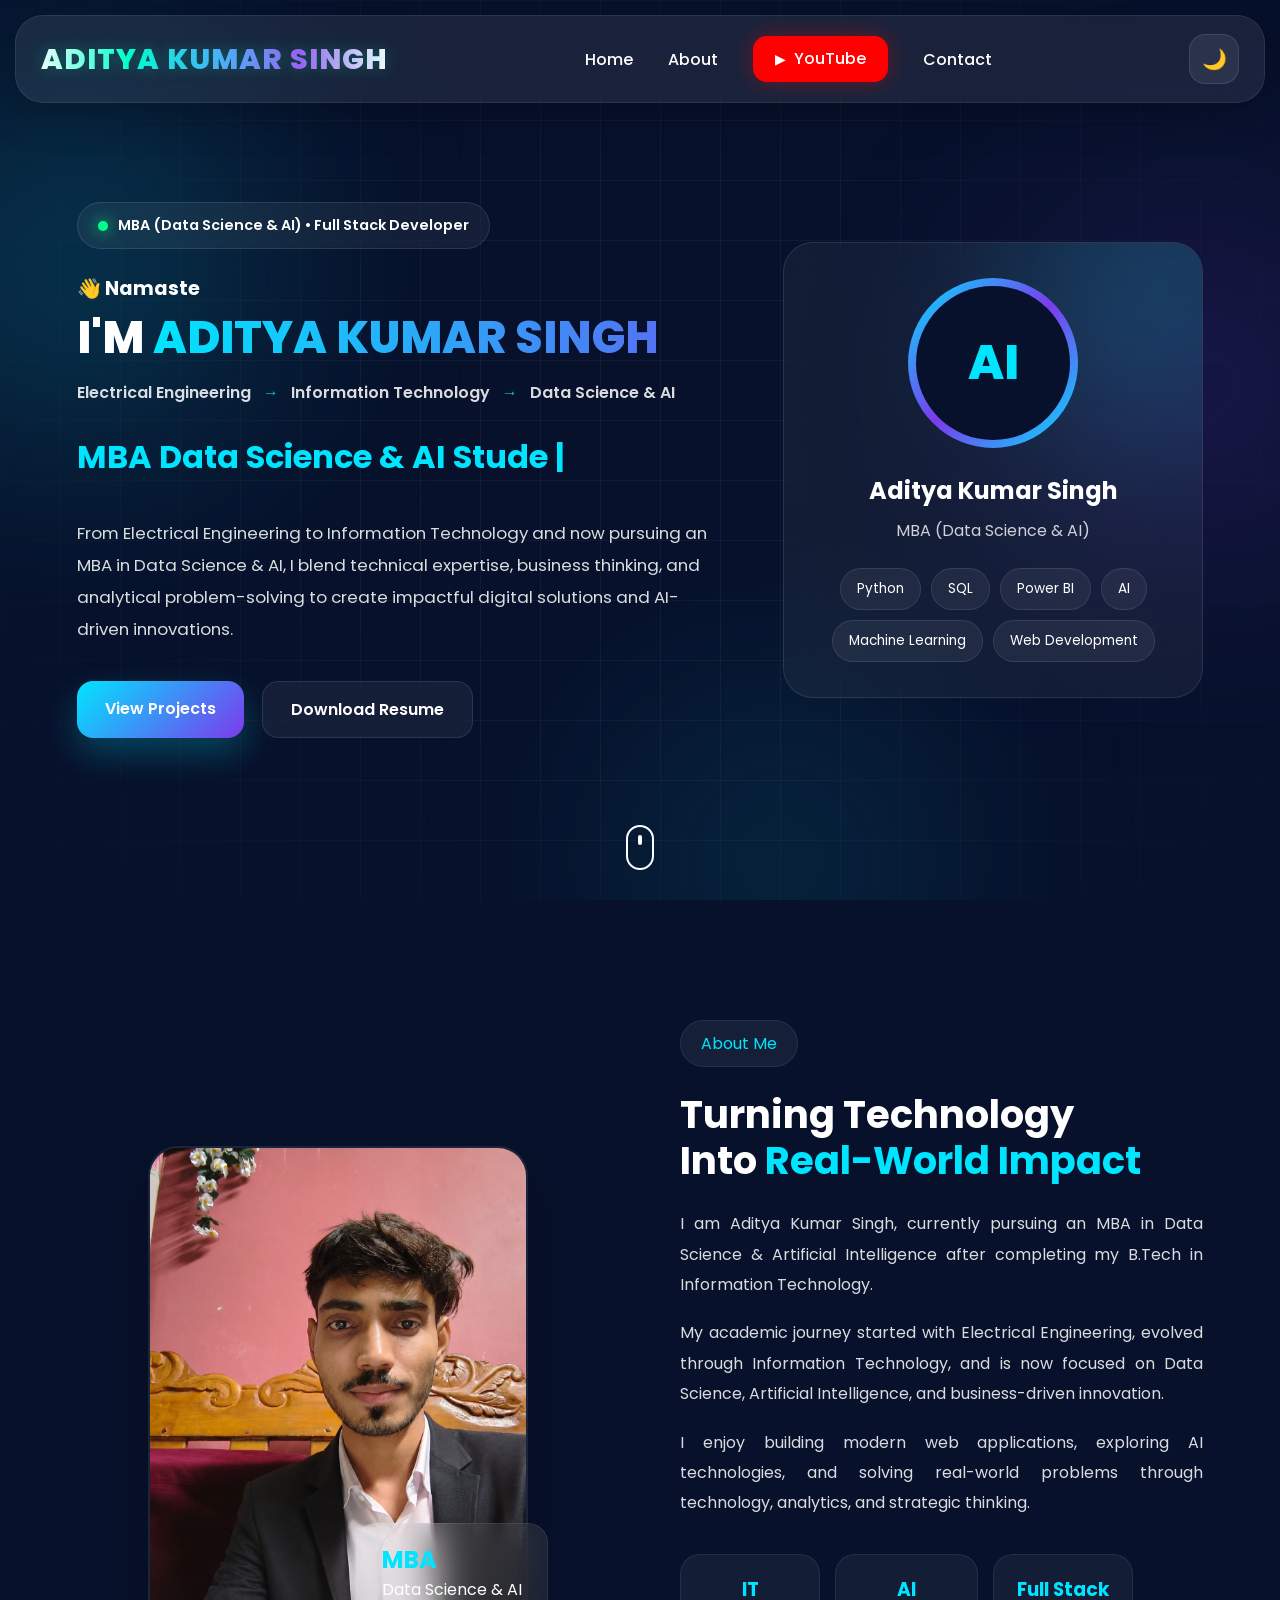
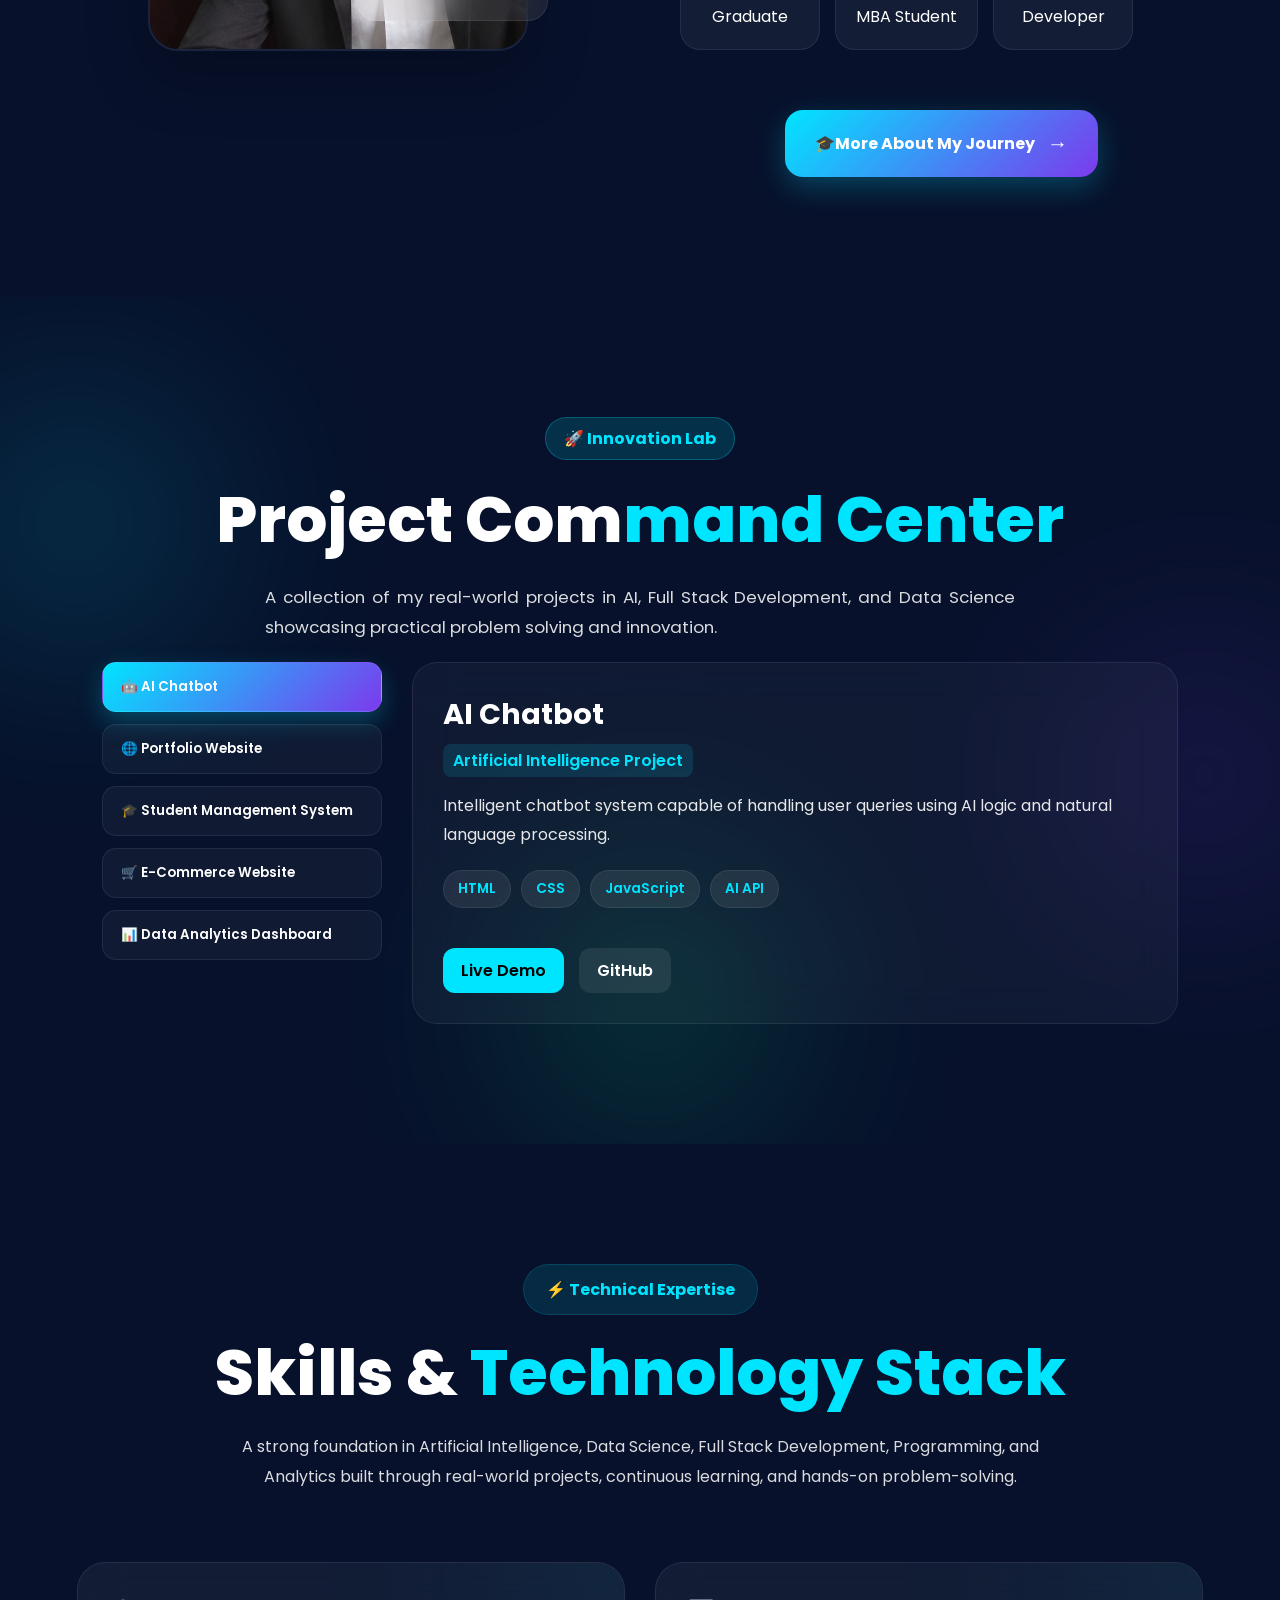
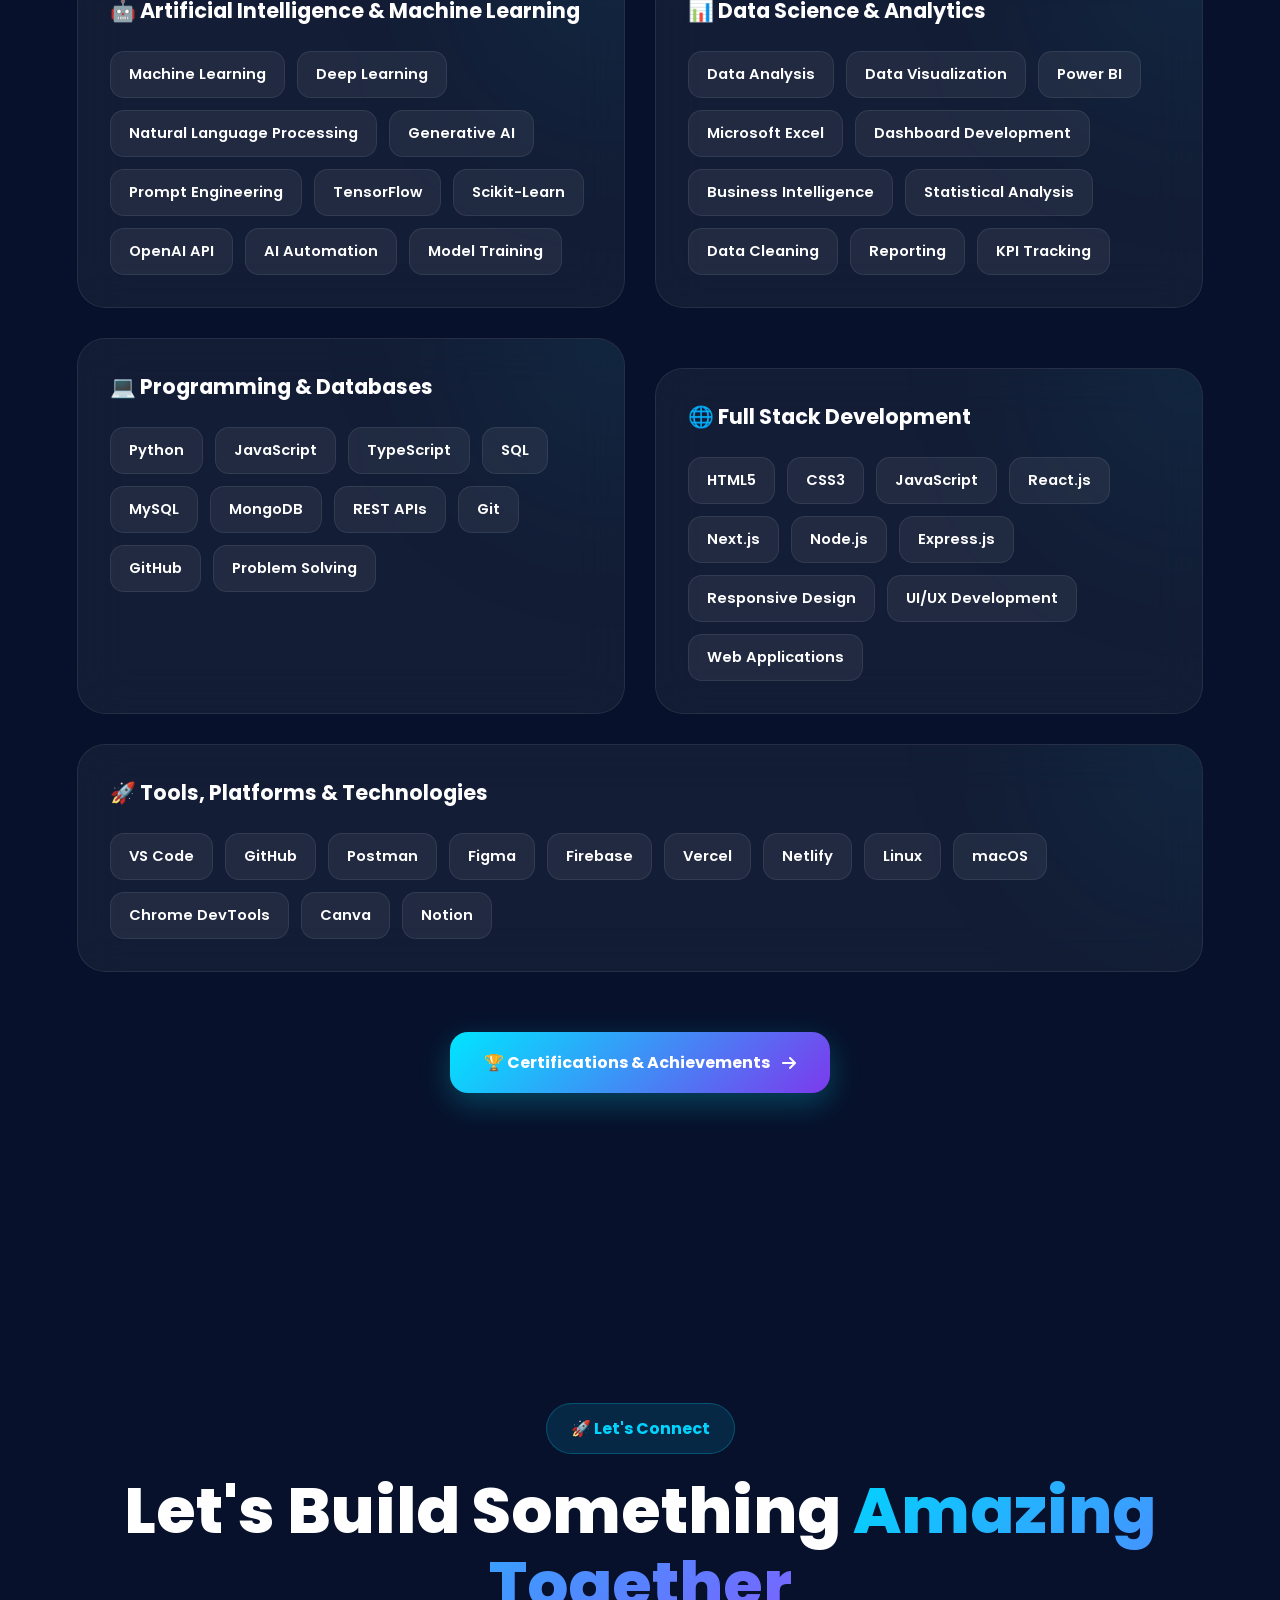
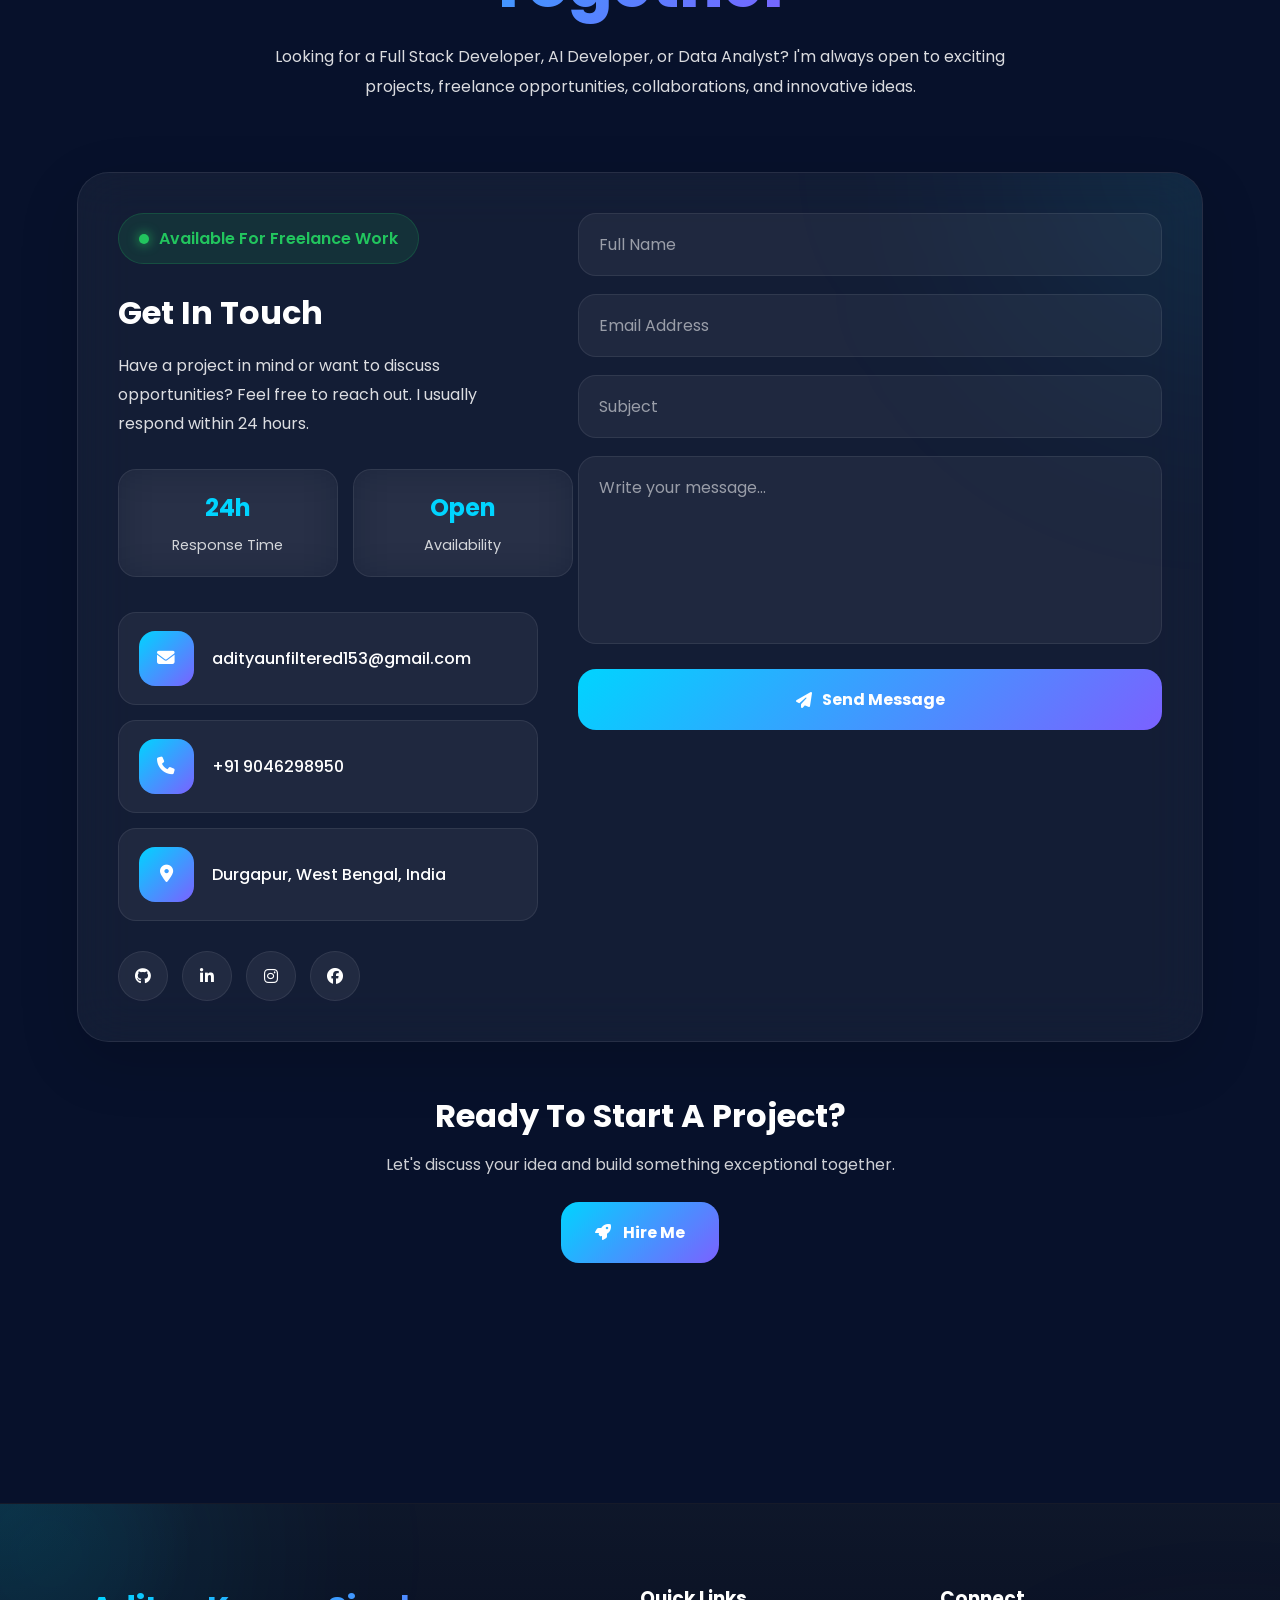
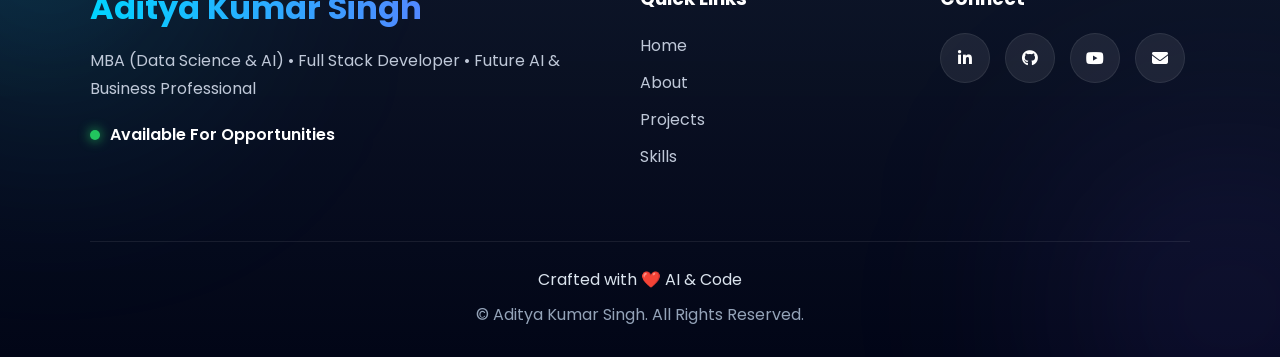
==== index.html @ b2c9ec4b "Add files via upload" ====
<!DOCTYPE html>
<html lang="en">

<head>
    <meta charset="UTF-8">
    <meta name="viewport" content="width=device-width, initial-scale=1.0">
    <title>Aditya Kumar Singh</title>

    <link rel="preconnect" href="https://fonts.googleapis.com">
    <link rel="preconnect" href="https://fonts.gstatic.com" crossorigin>

    <link href="https://fonts.googleapis.com/css2?family=Poppins:wght@300;400;500;600;700;800&display=swap"
        rel="stylesheet">

    <!---------------------------------------------->
    <!---------------link with css------------------>
    <!---------------------------------------------->
    <link rel="stylesheet" href="./style/style.css">

    <!---------------------------------------------->
    <!-----------link with youtube icon------------->
    <!---------------------------------------------->
    <link rel="stylesheet" href="https://cdnjs.cloudflare.com/ajax/libs/font-awesome/6.5.1/css/all.min.css">


    <link rel="stylesheet" href="https://cdnjs.cloudflare.com/ajax/libs/font-awesome/6.5.1/css/all.min.css" />

</head>

<body>

    <!---------------------------------------------->
    <!-----------------HEADER ---------------------->
    <!---------------------------------------------->
    <header class="header">
        <nav class="navbar">
            <div class="logo">
                ADITYA KUMAR SINGH
            </div>

            <ul class="nav-links">
                <li>
                    <a href="#home">Home</a>
                </li>

                <li>
                    <a href="#about">About</a>
                </li>
                <li>
                    <a href="./youtube.html" class="youtube-link">
                        <span class="yt-icon">▶</span>
                        YouTube
                    </a>
                </li>

                <li>
                    <a href="#contact">Contact</a>
                </li>
            </ul>

            <div class="nav-right">
                <button id="themeBtn" class="theme-btn">
                    🌙 </button>

                <button id="menuBtn" class="menu-btn">
                    ☰ </button>
            </div>
        </nav>
    </header>

    <!---------------------------------------------->
    <!---------------MOBILE MENU ------------------>
    <!---------------------------------------------->
    <div class="mobile-menu" id="mobileMenu">
        <div class="mobile-top">
            <div class="mobile-logo">
                AKS
            </div>
            <div id="closeBtn" class="close-btn">
                ✕
            </div>
        </div>
        <ul>
            <li>
                <a href="#home">Home</a>
            </li>

            <li>
                <a href="#about">About</a>
            </li>

            <li>
                <a href="./youtube.html" class="youtube-link-mobile">
                    <span class="yt-icon">▶</span>
                    YouTube
                </a>
            </li>

            <li>
                <a href="#contact">Contact</a>
            </li>
        </ul>
    </div>

    <!---------------------------------------------->
    <!--------------HERO ------------------>
    <!---------------------------------------------->
    <section class="hero" id="home">
        <!-- Background Effects -->
        <div class="hero-bg">
            <div class="grid-bg"></div>

            <span class="orb orb-1"></span>
            <span class="orb orb-2"></span>
            <span class="orb orb-3"></span>
        </div>

        <div class="hero-container">
            <!-- LEFT -->
            <div class="hero-left">
                <div class="hero-badge">
                    <span class="badge-dot"></span>
                    MBA (Data Science & AI) • Full Stack Developer
                </div>
                <h3 class="hero-greeting">
                    👋 Namaste
                </h3>
                <h1 class="hero-title">
                    I'M
                    <span class="gradient-text">
                        ADITYA KUMAR SINGH
                    </span>
                </h1>
                <div class="hero-journey">
                    Electrical Engineering
                    <span>→</span>
                    Information Technology
                    <span>→</span>
                    Data Science & AI
                </div>
                <h2 class="typing-wrapper">
                    <span id="typing"></span>
                    <span class="cursor">|</span>
                </h2>
                <p class="hero-description">
                    From Electrical Engineering to Information Technology and now pursuing an MBA in Data Science & AI,
                    I blend technical expertise, business thinking, and analytical problem-solving to create impactful
                    digital solutions and AI-driven innovations.
                </p>

                <div class="hero-buttons">
                    <a href="#projects" class="btn-primary">
                        View Projects
                    </a>
                    <a href="resume.pdf" class="btn-secondary" download>
                        Download Resume
                    </a>
                </div>
            </div>

            <!-- RIGHT -->
            <div class="hero-right">
                <div class="hero-card">
                    <div class="hero-card-glow"></div>
                    <div class="hero-card-content">
                        <div class="profile-circle">
                            <div class="profile-ring"></div>
                            <div class="profile-inner">
                                <span>AI</span>
                            </div>
                        </div>

                        <h3>Aditya Kumar Singh</h3>
                        <p>MBA (Data Science & AI)</p>
                        <div class="tech-stack">

                            <span>Python</span>
                            <span>SQL</span>
                            <span>Power BI</span>
                            <span>AI</span>
                            <span>Machine Learning</span>
                            <span>Web Development</span>

                        </div>
                    </div>
                </div>
            </div>
        </div>

        <div class="scroll-indicator">
            <div class="mouse">
                <span></span>
            </div>
        </div>
    </section>

    <!---------------------------------------------->
    <!--------------About ------------------>
    <!---------------------------------------------->
    <section class="about" id="about">
        <div class="about-container">
            <!-- LEFT -->
            <div class="about-image reveal">
                <div class="image-wrapper">
                    <img src="./assets/aditya.png" alt="Aditya Kumar Singh">
                    <div class="experience-card">
                        <h3>MBA</h3>
                        <span>Data Science & AI</span>
                    </div>
                </div>
            </div>

            <!-- RIGHT -->
            <div class="about-content reveal">
                <span class="about-tag">
                    About Me
                </span>
                <h2 class="about-title">
                    Turning Technology Into
                    <span>Real-World Impact</span>
                </h2>
                <p>
                    I am Aditya Kumar Singh, currently pursuing an MBA in Data Science & Artificial Intelligence after
                    completing my B.Tech in Information Technology.
                </p>
                <p>
                    My academic journey started with Electrical Engineering, evolved through Information Technology, and
                    is now focused on Data Science, Artificial Intelligence, and business-driven innovation.
                </p>
                <p>
                    I enjoy building modern web applications, exploring AI technologies, and solving real-world problems
                    through technology, analytics, and strategic thinking.
                </p>

                <div class="about-highlights">
                    <div class="highlight-box">
                        <h3>IT</h3>
                        <span>Graduate</span>
                    </div>

                    <div class="highlight-box">
                        <h3>AI</h3>
                        <span>MBA Student</span>
                    </div>

                    <div class="highlight-box">
                        <h3>Full Stack</h3>
                        <span>Developer</span>
                    </div>
                </div>

                <!-- ==========================================
        MORE ABOUT MY JOURNEY BUTTON
========================================== -->
                <div class="journey-btn-wrap">
                    <button class="journey-btn" id="openJourney">
                        <span class="btn-text">
                            🎓More About My Journey
                        </span>
                        <span class="btn-icon">
                            →
                        </span>
                    </button>

                </div>
            </div>
        </div>
    </section>

    <!-- =========================================
        EDUCATION JOURNEY MODAL
        EDUCATION MODAL
========================================== -->

    <div class="journey-modal" id="journeyModal">
        <div class="journey-overlay" id="closeJourney"></div>
        <div class="journey-container">

            <!-- CLOSE BUTTON -->
            <button class="journey-close" id="journeyClose">
                ✕ </button>

            <!-- LEFT SIDE -->
            <div class="journey-left">
                <div class="journey-photo">
                    <img src="./assets/aditya.png" alt="Aditya Kumar Singh">
                </div>

                <div class="journey-profile">
                    <h2>
                        Aditya Kumar Singh
                    </h2>

                    <p>
                        MBA Data Science & AI
                    </p>

                    <div class="current-badge">
                        🚀 Future AI &
                        Business Leader
                    </div>
                </div>
            </div>

            <!-- RIGHT SIDE -->
            <div class="journey-right">
                <!-- HEADER -->

                <div class="journey-header">
                    <span class="journey-tag">
                        🎓 Education Journey
                    </span>
                    <h2>
                        From School To
                        MBA In Data Science & AI
                    </h2>

                    <p>

                        My academic journey from
                        CBSE education to
                        engineering and now MBA
                        specializing in Data
                        Science & Artificial
                        Intelligence.

                    </p>
                </div>

                <!-- TIMELINE -->

                <div class="journey-progress">
                    <div class="progress-step active">
                        <span>10th</span>
                    </div>

                    <div class="progress-line"></div>
                    <div class="progress-step active">
                        <span>Diploma</span>
                    </div>
                    <div class="progress-line"></div>
                    <div class="progress-step active">
                        <span>B.Tech</span>
                    </div>
                    <div class="progress-line"></div>

                    <div class="progress-step current">
                        <span>MBA</span>
                    </div>
                </div>

                <!-- TABS -->
                <div class="journey-tabs">
                    <button class="journey-tab active" data-tab="tenth">
                        Class 10
                    </button>
                    <button class="journey-tab" data-tab="diploma">
                        Diploma
                    </button>
                    <button class="journey-tab" data-tab="btech">
                        B.Tech
                    </button>

                    <button class="journey-tab" data-tab="mba">
                        MBA
                    </button>
                </div>

                <!-- CONTENT -->
                <div class="journey-content">
                    <!-- 10TH -->
                    <div class="journey-panel active" id="tenth">
                        <h3>
                            DAV Model School,
                            Durgapur
                        </h3>

                        <span>
                            CBSE Board
                        </span>

                        <p>
                            Successfully completed
                            Class 10 from DAV Model
                            School under CBSE Board.
                            <br><br>
                            Percentage :
                            <strong>57%</strong>
                            <br><br>
                            Built a strong
                            foundation in science,
                            mathematics and
                            problem-solving.
                        </p>
                    </div>

                    <!-- DIPLOMA -->
                    <div class="journey-panel" id="diploma">
                        <h3>
                            Dr. B.C. Roy
                            Polytechnic
                        </h3>

                        <span>
                            Diploma in
                            Electrical Engineering
                        </span>
                        <p>
                            Board :
                            WBSCT&VE&SD
                            <br><br>
                            Duration :
                            2019 - 2022
                            <br><br>
                            Percentage :
                            <strong>75.4%</strong>
                            <br><br>
                            Developed strong
                            engineering concepts,
                            practical knowledge and
                            analytical skills.
                        </p>
                    </div>

                    <!-- BTECH -->

                    <div class="journey-panel" id="btech">
                        <h3>
                            Bengal College of
                            Engineering &
                            Technology
                        </h3>

                        <span>
                            B.Tech in
                            Information Technology
                        </span>

                        <p>
                            University :
                            MAKAUT
                            <br><br>
                            Duration :
                            2022 - 2025
                            <br><br>
                            CGPA :
                            <strong>8.0</strong>
                            <br><br>
                            Learned Full Stack Web
                            Development, Programming,
                            Software Engineering and
                            modern technologies.
                        </p>
                    </div>
                    <!-- MBA -->

                    <div class="journey-panel" id="mba">
                        <h3>
                            Chandigarh University
                        </h3>
                        <span>
                            MBA in Data Science &
                            Artificial Intelligence
                        </span>
                        <p>
                            Duration :
                            2026 - Present
                            <br><br>
                            Qualified Through
                            CUCET Examination
                            <br><br>
                            Awarded
                            <strong>
                                30% Scholarship
                            </strong>
                            <br><br>
                            Currently focusing on
                            Artificial Intelligence,
                            Data Science,
                            Business Analytics,
                            Machine Learning and
                            Strategic Management.
                        </p>
                        <div class="scholarship-badge">

                            🏆 30% CUCET
                            Scholarship Awarded
                        </div>
                    </div>
                </div>
            </div>
        </div>
    </div>


    <!-- ==========================================
        🚀 INNOVATION LAB (PROJECTS)
========================================== -->

    <section class="innovation" id="projects">

        <!-- BACKGROUND ORBS -->
        <div class="innovation-bg">

            <span class="i-orb orb1"></span>
            <span class="i-orb orb2"></span>
            <span class="i-orb orb3"></span>
        </div>

        <div class="innovation-container">
            <!-- HEADER -->
            <div class="innovation-header reveal">
                <span class="innovation-tag">
                    🚀 Innovation Lab
                </span>
                <h2 class="innovation-title">
                    Project Com<span>mand Center</span>
                </h2>

                <p class="innovation-desc">
                    A collection of my real-world
                    projects in AI, Full Stack
                    Development, and Data Science
                    showcasing practical problem
                    solving and innovation.
                </p>
            </div>

            <!-- MAIN GRID -->
            <div class="innovation-grid">
                <!-- LEFT PROJECT LIST -->
                <div class="project-list reveal">
                    <button class="project-item active" data-project="chatbot">
                        🤖 AI Chatbot
                    </button>
                    <button class="project-item" data-project="portfolio">
                        🌐 Portfolio Website
                    </button>

                    <button class="project-item" data-project="student">
                        🎓 Student Management System
                    </button>

                    <button class="project-item" data-project="ecommerce">
                        🛒 E-Commerce Website
                    </button>
                    <button class="project-item" data-project="dashboard">
                        📊 Data Analytics Dashboard
                    </button>
                </div>

                <!-- RIGHT DETAILS PANEL -->
                <div class="project-details reveal">
                    <!-- DEFAULT ACTIVE -->
                    <div class="project-panel active" id="chatbot">
                        <h3>AI Chatbot</h3>
                        <span>Artificial Intelligence Project</span>

                        <p>
                            Intelligent chatbot system
                            capable of handling user
                            queries using AI logic and
                            natural language processing.
                        </p>

                        <div class="project-tech">
                            <span>HTML</span>
                            <span>CSS</span>
                            <span>JavaScript</span>
                            <span>AI API</span>
                        </div>

                        <div class="project-links">
                            <a href="#" class="live">Live Demo</a>
                            <a href="#" class="code">GitHub</a>
                        </div>
                    </div>

                    <!-- PORTFOLIO -->

                    <div class="project-panel" id="portfolio">
                        <h3>Portfolio Website</h3>
                        <span>Personal Branding Project</span>

                        <p>
                            Modern portfolio website
                            with animations, dark mode,
                            and recruiter-focused design.
                        </p>

                        <div class="project-tech">
                            <span>HTML</span>
                            <span>CSS</span>
                            <span>JavaScript</span>
                        </div>

                        <div class="project-links">
                            <a href="#" class="live">Live Demo</a>
                            <a href="#" class="code">GitHub</a>
                        </div>
                    </div>

                    <!-- STUDENT SYSTEM -->

                    <div class="project-panel" id="student">
                        <h3>Student Management System</h3>
                        <span>Database + Web App</span>
                        <p>
                            System to manage student
                            records, marks, and data
                            with structured backend logic.

                        </p>

                        <div class="project-tech">

                            <span>HTML</span>
                            <span>CSS</span>
                            <span>JavaScript</span>
                            <span>SQL</span>
                        </div>
                        <div class="project-links">
                            <a href="#" class="live">Live Demo</a>
                            <a href="#" class="code">GitHub</a>
                        </div>
                    </div>

                    <!-- ECOMMERCE -->

                    <div class="project-panel" id="ecommerce">

                        <h3>E-Commerce Website</h3>

                        <span>Full Stack Simulation</span>

                        <p>
                            Online shopping platform
                            with product listing,
                            cart system and UI logic.
                        </p>

                        <div class="project-tech">

                            <span>HTML</span>
                            <span>CSS</span>
                            <span>JavaScript</span>
                        </div>

                        <div class="project-links">
                            <a href="#" class="live">Live Demo</a>
                            <a href="#" class="code">GitHub</a>
                        </div>
                    </div>

                    <!-- DASHBOARD -->

                    <div class="project-panel" id="dashboard">
                        <h3>Data Analytics Dashboard</h3>
                        <span>Data Science Project</span>

                        <p>
                            Interactive dashboard for
                            data visualization and
                            business insights.

                        </p>

                        <div class="project-tech">

                            <span>Python</span>
                            <span>Data Analytics</span>
                            <span>Visualization</span>

                        </div>
                        <div class="project-links">
                            <a href="#" class="live">Live Demo</a>
                            <a href="#" class="code">GitHub</a>
                        </div>
                    </div>
                </div>
            </div>
        </div>
    </section>


    <!-- ==========================================
        TECHNICAL EXPERTISE
========================================== -->

    <section class="expertise" id="skills">

        <div class="expertise-container">

            <!-- HEADER -->

            <div class="expertise-header reveal">

                <span class="expertise-tag">
                    ⚡ Technical Expertise
                </span>

                <h2 class="expertise-title">
                    Skills & <span>Technology Stack</span>
                </h2>

                <p class="expertise-desc">
                    A strong foundation in Artificial Intelligence, Data Science,
                    Full Stack Development, Programming, and Analytics built
                    through real-world projects, continuous learning, and
                    hands-on problem-solving.
                </p>

            </div>

            <!-- SKILLS GRID -->

            <div class="expertise-grid">

                <!-- AI & MACHINE LEARNING -->

                <div class="skill-card reveal">

                    <h3>
                        🤖 Artificial Intelligence & Machine Learning
                    </h3>

                    <div class="skill-tech-grid">

                        <span>Machine Learning</span>
                        <span>Deep Learning</span>
                        <span>Natural Language Processing</span>
                        <span>Generative AI</span>
                        <span>Prompt Engineering</span>
                        <span>TensorFlow</span>
                        <span>Scikit-Learn</span>
                        <span>OpenAI API</span>
                        <span>AI Automation</span>
                        <span>Model Training</span>

                    </div>

                </div>

                <!-- DATA SCIENCE -->

                <div class="skill-card reveal">

                    <h3>
                        📊 Data Science & Analytics
                    </h3>

                    <div class="skill-tech-grid">

                        <span>Data Analysis</span>
                        <span>Data Visualization</span>
                        <span>Power BI</span>
                        <span>Microsoft Excel</span>
                        <span>Dashboard Development</span>
                        <span>Business Intelligence</span>
                        <span>Statistical Analysis</span>
                        <span>Data Cleaning</span>
                        <span>Reporting</span>
                        <span>KPI Tracking</span>

                    </div>

                </div>

                <!-- PROGRAMMING -->

                <div class="skill-card reveal">

                    <h3>
                        💻 Programming & Databases
                    </h3>

                    <div class="skill-tech-grid">

                        <span>Python</span>
                        <span>JavaScript</span>
                        <span>TypeScript</span>
                        <span>SQL</span>
                        <span>MySQL</span>
                        <span>MongoDB</span>
                        <span>REST APIs</span>
                        <span>Git</span>
                        <span>GitHub</span>
                        <span>Problem Solving</span>

                    </div>

                </div>

                <!-- FULL STACK -->

                <div class="skill-card reveal">

                    <h3>
                        🌐 Full Stack Development
                    </h3>

                    <div class="skill-tech-grid">

                        <span>HTML5</span>
                        <span>CSS3</span>
                        <span>JavaScript</span>
                        <span>React.js</span>
                        <span>Next.js</span>
                        <span>Node.js</span>
                        <span>Express.js</span>
                        <span>Responsive Design</span>
                        <span>UI/UX Development</span>
                        <span>Web Applications</span>

                    </div>

                </div>

            </div>

            <!-- EXTRA TECH STACK -->

            <div class="skill-card reveal" style="margin-top:30px;">

                <h3>
                    🚀 Tools, Platforms & Technologies
                </h3>

                <div class="skill-tech-grid">

                    <span>VS Code</span>
                    <span>GitHub</span>
                    <span>Postman</span>
                    <span>Figma</span>
                    <span>Firebase</span>
                    <span>Vercel</span>
                    <span>Netlify</span>
                    <span>Linux</span>
                    <span>macOS</span>
                    <span>Chrome DevTools</span>
                    <span>Canva</span>
                    <span>Notion</span>

                </div>

            </div>

            <!-- CERTIFICATION BUTTON -->

            <div class="cert-btn-wrapper">

                <button id="openCertPopup" class="cert-btn">

                    <span>
                        🏆 Certifications & Achievements
                    </span>

                    <i class="fas fa-arrow-right"></i>

                </button>

            </div>

        </div>

    </section>


    <!-- ==========================================
      CERTIFICATIONS & ACHIEVEMENTS
========================================== -->

    <div class="cert-popup" id="certPopup">

        <div class="cert-overlay" id="closeCertPopup"></div>

        <div class="cert-popup-content">

            <span class="cert-popup-close" id="certPopupClose">
                ✕
            </span>

            <section class="certifications">

                <div class="cert-container">

                    <!-- HEADER -->

                    <div class="cert-header">

                        <span class="cert-tag">
                            🏆 Certifications & Achievements
                        </span>

                        <h2 class="cert-title">
                            Learning, Leadership &
                            <span>Achievements</span>
                        </h2>

                        <p class="cert-desc">
                            Certifications, scholarships,
                            leadership experiences,
                            technical learning and
                            achievements that showcase
                            my growth in technology,
                            academics and leadership.
                        </p>

                    </div>

                    <!-- GRID -->

                    <div class="cert-grid">

                        <!-- CUCET -->

                        <div class="cert-card">

                            <div class="cert-image">

                                <img src="./assets/scholarship.jpg" alt="Scholarship">

                            </div>

                            <h3>
                                CUCET Scholarship
                            </h3>

                            <span class="cert-subtitle">
                                Chandigarh University
                            </span>

                            <p>
                                Awarded 30% scholarship
                                through CUCET Examination
                                for MBA in Data Science &
                                Artificial Intelligence.
                            </p>

                            <div class="cert-badge">
                                30% Scholarship
                            </div>

                        </div>

                        <!-- NCC A -->

                        <div class="cert-card">

                            <div class="cert-image">

                                <img class="ncc-a-slider" src="./assets/certificates/ncc-a.jpg" alt="NCC A">

                            </div>

                            <h3 class="ncc-a-title">
                                NCC 'A' Certificate
                            </h3>

                            <span class="cert-subtitle">
                                National Cadet Corps
                            </span>

                            <p class="ncc-a-text">
                                Successfully completed NCC
                                training focused on
                                discipline, teamwork,
                                leadership and social
                                responsibility.
                            </p>

                            <div class="cert-badge">
                                Leadership
                            </div>

                        </div>

                        <!-- NCC B -->

                        <div class="cert-card">

                            <div class="cert-image">

                                <img class="ncc-b-slider" src="./assets/certificates/ncc-b.jpg" alt="NCC B">

                            </div>

                            <h3 class="ncc-b-title">
                                NCC 'B' Certificate
                            </h3>

                            <span class="cert-subtitle">
                                National Cadet Corps
                            </span>

                            <p class="ncc-b-text">
                                Advanced NCC certification
                                showcasing leadership,
                                commitment, teamwork and
                                discipline.
                            </p>

                            <div class="cert-badge">
                                NCC Certified
                            </div>

                        </div>

                        <!-- JAVA -->

                        <div class="cert-card">

                            <div class="cert-image">

                                <img src="./assets/Industrial Training.jpg" alt="Java">

                            </div>

                            <h3>
                                Java Programming
                                Certification
                            </h3>

                            <span class="cert-subtitle">
                                Technical Course
                            </span>

                            <p>
                                Completed Java programming
                                course covering OOP,
                                application development
                                and problem solving.
                            </p>

                            <div class="cert-badge">
                                Java Developer
                            </div>

                        </div>

                        <!-- DIPLOMA -->

                        <div class="cert-card">

                            <div class="cert-image">

                                <img src="./assets/certificates/diploma-project.jpg" alt="Project">

                            </div>

                            <h3>
                                Diploma Project
                                Recognition
                            </h3>

                            <span class="cert-subtitle">
                                Electrical Engineering
                            </span>

                            <p>
                                Recognized for successful
                                project work during
                                Diploma in Electrical
                                Engineering.
                            </p>

                            <div class="cert-badge">
                                Project Award
                            </div>

                        </div>

                        <!-- SPORTS -->

                        <div class="cert-card">

                            <div class="cert-image">

                                <img src="./assets/certificates/sports.jpg" alt="Sports">

                            </div>

                            <h3>
                                Sports Participation
                            </h3>

                            <span class="cert-subtitle">
                                School Annual Sports
                            </span>

                            <p>
                                Active participation in
                                sports events developing
                                teamwork, consistency
                                and competitive spirit.
                            </p>

                            <div class="cert-badge">
                                Extracurricular
                            </div>

                        </div>

                    </div>

                    <!-- STATS -->

                    <div class="cert-stats">

                        <div class="stat-box">

                            <h3 class="cert-number" data-count="6">
                                0
                            </h3>

                            <span>
                                Certifications
                            </span>

                        </div>

                        <div class="stat-box">

                            <h3 class="cert-number" data-count="30">
                                0
                            </h3>

                            <span>
                                Scholarship %
                            </span>

                        </div>

                        <div class="stat-box">

                            <h3 class="cert-number" data-count="2">
                                0
                            </h3>

                            <span>
                                NCC Certificates
                            </span>

                        </div>

                    </div>

                </div>

            </section>

        </div>

    </div>

    <!-- ==========================================
    IMAGE PREVIEW MODAL
========================================== -->

    <div class="cert-modal" id="certModal">

        <span class="cert-close" id="certClose">

            ✕

        </span>

        <img class="cert-modal-img" id="certModalImg" src="" alt="Certificate">

    </div>




    <!-- ==========================================
        CONTACT SECTION
========================================== -->

    <section class="contact" id="contact">

        <div class="contact-container">

            <!-- HEADER -->

            <div class="contact-header">

                <span class="contact-tag">
                    🚀 Let's Connect
                </span>

                <h2 class="contact-title">
                    Let's Build Something
                    <span>Amazing Together</span>
                </h2>

                <p class="contact-desc">
                    Looking for a Full Stack Developer, AI Developer,
                    or Data Analyst? I'm always open to exciting
                    projects, freelance opportunities, collaborations,
                    and innovative ideas.
                </p>

            </div>

            <!-- CONTACT CARD -->

            <div class="contact-card">

                <!-- LEFT SIDE -->

                <div class="contact-info">

                    <div class="availability-badge">

                        <span class="status-dot"></span>

                        Available For Freelance Work

                    </div>

                    <h3>
                        Get In Touch
                    </h3>

                    <p>
                        Have a project in mind or want to discuss
                        opportunities? Feel free to reach out.
                        I usually respond within 24 hours.
                    </p>

                    <div class="quick-stats">

                        <div class="stat-box">

                            <h4>
                                24h
                            </h4>

                            <span>
                                Response Time
                            </span>

                        </div>

                        <div class="stat-box">

                            <h4>
                                Open
                            </h4>

                            <span>
                                Availability
                            </span>

                        </div>

                    </div>

                    <div class="contact-item">

                        <i class="fa-solid fa-envelope"></i>

                        <span>
                            adityaunfiltered153@gmail.com
                        </span>

                    </div>

                    <div class="contact-item">

                        <i class="fa-solid fa-phone"></i>

                        <span>
                            +91 9046298950
                        </span>

                    </div>

                    <div class="contact-item">

                        <i class="fa-solid fa-location-dot"></i>

                        <span>
                            Durgapur, West Bengal, India
                        </span>

                    </div>

                    <div class="contact-social">

                        <a href="https://github.com/adityaunfiltered315" target="_blank">
                            <i class="fab fa-github"></i>
                        </a>

                        <a href="https://www.linkedin.com/in/adityakumarsingh15?utm_source=share_via&utm_content=profile&utm_medium=member_android"
                            target="_blank">
                            <i class="fab fa-linkedin-in"></i>
                        </a>

                        <a href="https://www.instagram.com/adityaunfiltered153" target="_blank">
                            <i class="fab fa-instagram"></i>
                        </a>

                        <a href="https://www.facebook.com/share/1BJzw3KSbN/" target="_blank">
                            <i class="fab fa-facebook"></i>
                        </a>

                    </div>

                </div>

                <!-- CONTACT FORM -->

                <form class="contact-form">

                    <div class="input-group">

                        <input type="text" placeholder="Full Name" required>

                    </div>

                    <div class="input-group">

                        <input type="email" placeholder="Email Address" required>

                    </div>

                    <div class="input-group">

                        <input type="text" placeholder="Subject" required>

                    </div>

                    <div class="input-group">

                        <textarea rows="6" placeholder="Write your message..." required></textarea>

                    </div>

                    <button type="submit" class="send-btn">

                        <i class="fa-solid fa-paper-plane"></i>

                        Send Message

                    </button>

                </form>

            </div>

            <!-- HIRE CTA -->

            <div class="hire-cta">

                <h3>
                    Ready To Start A Project?
                </h3>

                <p>
                    Let's discuss your idea and build
                    something exceptional together.
                </p>

                <button id="openHireModal" class="hire-cta-btn">

                    <i class="fa-solid fa-rocket"></i>

                    Hire Me

                </button>

            </div>

        </div>

    </section>

    <!-- ==========================================
        HIRE ME MODAL
========================================== -->

    <div class="hire-modal" id="hireModal">

        <div class="hire-modal-overlay"></div>

        <div class="hire-modal-content">

            <button class="close-modal" id="closeHireModal">

                <i class="fa-solid fa-xmark"></i>

            </button>

            <div class="modal-header">

                <span class="modal-tag">

                    🚀 Project Inquiry

                </span>

                <h2>
                    Hire Me
                </h2>

                <p>
                    Fill out the details below and
                    I'll get back to you within 24 hours.
                </p>

            </div>

            <form class="hire-form">

                <div class="form-grid">

                    <div class="input-group">

                        <input type="text" placeholder="Full Name" required>

                    </div>

                    <div class="input-group">

                        <input type="text" placeholder="Company Name">

                    </div>

                    <div class="input-group">

                        <input type="email" placeholder="Work Email" required>

                    </div>

                    <div class="input-group">

                        <input type="tel" placeholder="Phone Number">

                    </div>

                </div>

                <div class="form-grid">

                    <div class="input-group">

                        <select required>

                            <option value="">
                                Project Type
                            </option>

                            <option>
                                AI Application
                            </option>

                            <option>
                                SaaS Platform
                            </option>

                            <option>
                                Full Stack Website
                            </option>

                            <option>
                                Dashboard Development
                            </option>

                            <option>
                                API Development
                            </option>

                            <option>
                                Automation Tool
                            </option>

                            <option>
                                Other
                            </option>

                        </select>

                    </div>

                    <div class="input-group">

                        <select required>

                            <option value="">
                                Budget Range
                            </option>

                            <option>
                                Under ₹25,000
                            </option>

                            <option>
                                ₹25,000 - ₹50,000
                            </option>

                            <option>
                                ₹50,000 - ₹1,00,000
                            </option>

                            <option>
                                ₹1,00,000+
                            </option>

                            <option>
                                Let's Discuss
                            </option>

                        </select>

                    </div>

                </div>

                <div class="input-group">

                    <select required>

                        <option value="">
                            Timeline
                        </option>

                        <option>
                            Urgent
                        </option>

                        <option>
                            1 Week
                        </option>

                        <option>
                            2 - 4 Weeks
                        </option>

                        <option>
                            1 - 3 Months
                        </option>

                        <option>
                            Flexible
                        </option>

                    </select>

                </div>

                <div class="input-group">

                    <textarea rows="6" placeholder="Describe your project..." required></textarea>

                </div>

                <div class="proposal-note">

                    <div>
                        ⚡ Expected Response:
                        Within 24 Hours
                    </div>

                    <div>
                        🔒 Your information is secure
                    </div>

                </div>

                <button type="submit" class="proposal-btn">

                    <i class="fa-solid fa-paper-plane"></i>

                    Request Proposal

                </button>

            </form>

        </div>

    </div>

    <!-- SUCCESS TOAST -->

    <div class="toast" id="toast">

        <i class="fa-solid fa-circle-check"></i>

        <span>
            Request Submitted Successfully
        </span>

    </div>


    <!-- ==========================================
        PREMIUM FOOTER
========================================== -->

    <footer class="footer">

        <div class="footer-glow footer-glow-1"></div>
        <div class="footer-glow footer-glow-2"></div>

        <div class="footer-container">

            <!-- LEFT -->

            <div class="footer-brand">

                <h2>
                    Aditya Kumar Singh
                </h2>

                <p>
                    MBA (Data Science & AI) • Full Stack Developer •
                    Future AI & Business Professional
                </p>

                <div class="footer-status">

                    <span class="status-dot"></span>
                    Available For Opportunities
                </div>

            </div>

            <!-- CENTER -->

            <div class="footer-links">

                <h3>Quick Links</h3>

                <a href="#home">Home</a>

                <a href="#about">About</a>

                <a href="#projects">Projects</a>

                <a href="#skills">Skills</a>

            </div>

            <!-- RIGHT -->

            <div class="footer-social">

                <h3>Connect</h3>

                <div class="social-icons">

                    <a
                        href="https://www.linkedin.com/authwall?trk=bf&trkInfo=AQEnse1oTRT05QAAAZ7rHGBwYsBAZPAMJ-dv86cYqjXle4c6Y_SDqKv2S-cKb3NDu8PaS9bJ5F-BgI4IUrJmyywNj4K2vpbIk4YxtJSPf1GTXiTaF1iJfCrSRDDkZv9E_tgxTD8=&original_referer=&sessionRedirect=https%3A%2F%2Fwww.linkedin.com%2Fin%2Fadityakumarsingh15%3Futm_source%3Dshare_via%26utm_content%3Dprofile%26utm_medium%3Dmember_android">
                        <i class="fab fa-linkedin-in"></i>
                    </a>

                    <a href="https://github.com/adityaunfiltered315">
                        <i class="fab fa-github"></i>
                    </a>

                    <a href="https://www.youtube.com/@adityaunfiltered1111">
                        <i class="fab fa-youtube"></i>
                    </a>

                    <a href="mailto:kumaraditya153@gmail.com" target="_blank" title="Send Email">
                        <i class="fas fa-envelope"></i>
                    </a>

                </div>

            </div>

        </div>

        <!-- FOOTER BOTTOM -->

        <div class="footer-bottom">

            <p>
                Crafted with ❤️ AI & Code
            </p>

            <span>
                © <span id="year"></span>
                Aditya Kumar Singh.
                All Rights Reserved.
            </span>

        </div>

    </footer>

    <!-- BACK TO TOP -->



    <!---------------------------------------------->
    <!----------------link with js------------------>
    <!---------------------------------------------->
    <script src="script.js"></script>

</body>

</html>
---- style/style.css ----
/* ==================================================
   ADITYA KUMAR SINGH - PORTFOLIO NAVBAR CSS 2026
   FINAL VERSION
================================================== */

@import url("https://fonts.googleapis.com/css2?family=Poppins:wght@300;400;500;600;700;800&display=swap");

/* ==================================================
   RESET
================================================== */

* {
    margin: 0;
    padding: 0;
    box-sizing: border-box;
    font-family: "Poppins", sans-serif;
}

html {
    scroll-behavior: smooth;
}

/* ==================================================
   ROOT VARIABLES
================================================== */

:root {
    --bg: #07112b;
    --card: rgba(255, 255, 255, 0.08);
    --text: #ffffff;
    --primary: #00e5ff;
    --secondary: #7c3aed;
}

/* ==================================================
   LIGHT MODE
================================================== */

body.light {
    --bg: #f7f8fc;
    --card: rgba(255, 255, 255, 0.92);
    --text: #111111;
    --primary: #0077ff;
}

/* ==================================================
   BODY
================================================== */

body {
    background: var(--bg);
    color: var(--text);
    min-height: 100vh;
    transition: 0.4s ease;
}

/* ==================================================
   HEADER
================================================== */

.header {
    position: fixed;
    top: 0;
    left: 0;
    width: 100%;
    padding: 15px;
    z-index: 999;
}

/* ==================================================
   NAVBAR
================================================== */

.navbar {
    display: flex;
    justify-content: space-between;
    align-items: center;
    gap: 20px;
    padding: 18px 25px;
    background: var(--card);
    backdrop-filter: blur(20px);
    -webkit-backdrop-filter: blur(20px);
    border: 1px solid rgba(255, 255, 255, 0.08);
    border-radius: 28px;
    box-shadow: 0 10px 40px rgba(0, 0, 0, 0.25);
}

.navbar.scrolled {
    backdrop-filter: blur(20px);
    transform: translateY(-2px);
}

/* ==================================================
   LOGO
================================================== */


.logo {
    font-size: 1.8rem;
    font-weight: 800;
    cursor: pointer;
    position: relative;
    white-space: nowrap;
    letter-spacing: 1px;

    /* ✨ Premium modern gradient */
    background: linear-gradient(90deg,
            #ffffff 0%,
            #00ffcc 25%,
            #4facfe 50%,
            #a855f7 75%,
            #ffffff 100%);

    -webkit-background-clip: text;
    -webkit-text-fill-color: transparent;

    /* 🔥 Glow for dark background */
    text-shadow: 0 0 15px rgba(0, 255, 204, 0.25);
}

/* 🌙 LIGHT MODE FIX */
body.light .logo {
    background: linear-gradient(90deg,
            #111 0%,
            #0077ff 30%,
            #00c853 60%,
            #111 100%);

    -webkit-background-clip: text;
    -webkit-text-fill-color: transparent;

    text-shadow: none;
}

.logo:hover {
    transform: scale(1.05);
    filter: drop-shadow(0 0 10px rgba(255, 153, 51, 0.8)) drop-shadow(0 0 10px rgba(10, 94, 176, 0.8)) drop-shadow(0 0 10px rgba(19, 136, 8, 0.8));
}

.logo::before {
    content: "";
    position: absolute;
    top: 0;
    left: -120%;
    width: 60%;
    height: 100%;
    background: linear-gradient(90deg,
            transparent,
            rgba(255, 255, 255, 0.8),
            transparent);

    transform: skewX(-25deg);
    animation: logoShine 4s linear infinite;
}

@keyframes logoShine {
    0% {
        left: -120%;
    }

    100% {
        left: 150%;
    }
}

body.light .logo {
    filter: drop-shadow(0 0 2px rgba(0, 0, 0, 0.25));
}

/* ==================================================
   NAV LINKS
================================================== */

.nav-links {
    position: relative;
    display: flex;
    align-items: center;
    gap: 35px;
    list-style: none;

}

.nav-links li {
    display: flex;
    align-items: center;

}

.nav-links a {
    text-decoration: none;
    color: var(--text);
    font-weight: 500;
    position: relative;
    transition: 0.3s;
}

.nav-links a::after {

    content: "";
    position: absolute;
    bottom: -6px;
    left: 50%;
    width: 0;
    height: 2px;
    transform: translateX(-50%);
    transition: .3s;
    background: var(--primary);
}

.nav-links a:hover {
    color: var(--primary);
}

.nav-links.active::after,
.nav-links a:hover::after {
    width: 100%;
}

/* ==================================================
   RIGHT SIDE
================================================== */

.nav-right {
    display: flex;
    align-items: center;
    gap: 15px;
}

/* ==================================================
   THEME BUTTON
================================================== */

.theme-btn {
    width: 50px;
    height: 50px;
    border: 1px solid rgba(255, 255, 255, 0.1);
    border-radius: 16px;
    cursor: pointer;
    font-size: 20px;
    background: var(--card);
    color: var(--text);
    transition: 0.3s;
}

.theme-btn:hover {
    transform: translateY(-3px);
    background: var(--primary);
    color: #000;
}

/* ==================================================
   MENU BUTTON
================================================== */

.menu-btn {
    display: none;
    width: 50px;
    height: 50px;
    border: 1px solid rgba(255, 255, 255, 0.1);
    border-radius: 16px;
    cursor: pointer;
    font-size: 22px;
    background: var(--card);
    color: var(--text);
    transition: 0.3s;
}

.menu-btn:hover {
    background: var(--primary);
    color: #000;
}

/* ==================================================
   MOBILE MENU
================================================== */

.mobile-menu {
    position: fixed;
    top: 15px;
    right: -100%;
    width: 320px;
    max-width: 90%;
    padding: 20px;
    background: #08152f;
    border-radius: 30px;
    backdrop-filter: blur(25px);
    border: 1px solid rgba(255, 255, 255, 0.08);
    box-shadow: 0 20px 50px rgba(0, 0, 0, 0.4);
    transition: 0.5s ease;
    z-index: 1000;
}

.mobile-menu.active {
    right: 15px;
}

/* ==================================================
   MOBILE TOP
================================================== */

.mobile-top {
    display: flex;
    justify-content: space-between;
    align-items: center;
    margin-bottom: 25px;
}

/* ==================================================
   MOBILE LOGO
================================================== */

.mobile-logo {
    width: 55px;
    height: 55px;
    display: flex;
    justify-content: center;
    align-items: center;
    font-weight: 700;
    border-radius: 16px;
    background: linear-gradient(135deg,
            #ff9933,
            #ffffff,
            #138808);

    color: #000;
}

/* ==================================================
   CLOSE BUTTON
================================================== */

.close-btn {
    width: 55px;
    height: 55px;
    display: flex;
    justify-content: center;
    align-items: center;
    border-radius: 16px;
    font-size: 25px;
    cursor: pointer;
    background: rgba(255, 255, 255, 0.08);
    border: 1px solid rgba(255, 255, 255, 0.1);
    transition: 0.3s;
}

.close-btn:hover {
    background: rgba(0, 229, 255, 0.15);
    color: #00e5ff;
}

/* ==================================================
   MOBILE LINKS
================================================== */

.mobile-menu ul {
    list-style: none;
    display: flex;
    flex-direction: column;
    gap: 15px;
}

.mobile-menu ul li a {
    display: flex;
    justify-content: center;
    align-items: center;
    text-align: center;
    padding: 18px 22px;
    border-radius: 18px;
    background: rgba(255, 255, 255, 0.05);
    border: 1px solid rgba(255, 255, 255, 0.08);
    text-decoration: none;
    font-size: 18px;
    font-weight: 600;
    color: white;
    transition: 0.35s;
}

.mobile-menu ul li a:hover {

    transform: scale(1.03);
    background: rgba(0, 229, 255, 0.08);
    border-color: #00e5ff;
    color: #00e5ff;
}

/* ==================================================
   LIGHT MODE MENU FIX
================================================== */

body.light .mobile-menu {
    background: #ffffff;
    border: 1px solid rgba(0, 0, 0, 0.08);
}

body.light .mobile-menu ul li a {
    color: #111;
    background: rgba(0, 0, 0, 0.04);
}

body.light .close-btn {
    background: rgba(0, 0, 0, 0.05);
    color: #111;
}

/* ==================================================
   RESPONSIVE
================================================== */

@media (max-width: 900px) {
    .nav-links {
        display: none;
    }

    .menu-btn {
        display: block;
    }

    .logo {
        font-size: 1.15rem;
    }
}

@media (max-width: 600px) {
    .logo {
        font-size: 0.95rem;
        letter-spacing: 0.3px;
    }

    .navbar {
        padding: 15px;
    }
}

@media (max-width: 400px) {
    .logo {
        font-size: 0.78rem;
    }

    .theme-btn,
    .menu-btn {
        width: 45px;
        height: 45px;
    }
}

/* =========================
   DESKTOP YOUTUBE BUTTON
========================= */

.youtube-link {
    display: flex;
    align-items: center;
    justify-content: center;
    gap: 8px;
    height: 46px;
    padding: 0 22px;
    border-radius: 14px;
    background: #ff0000;
    color: #fff !important;
    font-weight: 600;
    line-height: 1;
    transition: .3s ease;
    box-shadow: 0 0 20px rgba(255, 0, 0, .35);

}

.youtube-link::after {
    display: none;
}

.youtube-link:hover {

    background: #cc0000;
    color: #fff !important;
    transform: translateY(-2px);
    box-shadow: 0 8px 20px rgba(255, 0, 0, .35);

}

.yt-icon {

    font-size: 14px;

}

/* =========================
   MOBILE YOUTUBE BUTTON
========================= */

.youtube-link-mobile {

    display: flex !important;
    align-items: center;
    gap: 10px;
    background: #ff0000 !important;
    color: #ffffff !important;
    border: 1px solid #ff2b2b !important;

}

.youtube-link-mobile:hover {
    background: #cc0000 !important;
    color: #ffffff !important;
    border-color: #cc0000 !important;
    transform: translateX(10px);
    box-shadow: 0 8px 20px rgba(255, 0, 0, .35);
}





/* =========================================
            HERO SECTION
========================================= */

.hero {
    position: relative;
    min-height: 100vh;
    padding: 140px 6% 100px;
    overflow: hidden;
    display: flex;
    align-items: center;
}

.hero-container {
    width: 100%;
    max-width: 1400px;
    margin: auto;

    display: flex;
    align-items: center;
    justify-content: space-between;
    gap: 70px;

    position: relative;
    z-index: 2;
}

/* =========================================
            BACKGROUND
========================================= */

.hero-bg {
    position: absolute;
    inset: 0;
    overflow: hidden;
}

.grid-bg {
    position: absolute;
    inset: 0;

    background-image:
        linear-gradient(rgba(255, 255, 255, .04) 1px, transparent 1px),
        linear-gradient(90deg, rgba(255, 255, 255, .04) 1px, transparent 1px);

    background-size: 60px 60px;

    mask-image: radial-gradient(circle at center,
            black 40%,
            transparent 100%);
}

body.light .grid-bg {
    background-image:
        linear-gradient(rgba(0, 0, 0, .05) 1px, transparent 1px),
        linear-gradient(90deg, rgba(0, 0, 0, .05) 1px, transparent 1px);
}

/* =========================================
            FLOATING ORBS
========================================= */

.orb {
    position: absolute;
    border-radius: 50%;
    filter: blur(120px);
    animation: floatOrb 12s ease-in-out infinite;
}

.orb-1 {
    width: 350px;
    height: 350px;
    background: rgba(0, 229, 255, .20);

    top: 10%;
    left: -100px;
}

.orb-2 {
    width: 320px;
    height: 320px;
    background: rgba(124, 58, 237, .20);

    right: -80px;
    top: 25%;
}

.orb-3 {
    width: 280px;
    height: 280px;
    background: rgba(0, 229, 255, .15);

    bottom: -100px;
    left: 50%;
}

@keyframes floatOrb {

    0%,
    100% {
        transform: translateY(0px);
    }

    50% {
        transform: translateY(-35px);
    }
}

/* =========================================
            LEFT SIDE
========================================= */

.hero-left {
    flex: 1;
    max-width: 760px;
}

.hero-badge {
    display: inline-flex;
    align-items: center;
    gap: 10px;

    padding: 12px 20px;

    border-radius: 50px;

    background: rgba(255, 255, 255, .06);

    border: 1px solid rgba(255, 255, 255, .10);

    backdrop-filter: blur(20px);

    margin-bottom: 25px;

    font-size: .9rem;
    font-weight: 600;
}

.badge-dot {
    width: 10px;
    height: 10px;
    border-radius: 50%;

    background: #00ff88;

    box-shadow: 0 0 15px #00ff88;
}

/* =========================================
            TEXT
========================================= */

.hero-greeting {
    font-size: 1.2rem;
    margin-bottom: 10px;
}

.hero-title {
    font-size: clamp(1.2rem, 3.5vw, 3rem);
    font-weight: 800;
    line-height: 1.1;

    white-space: nowrap;
    overflow: hidden;
}

.gradient-text {
    background: linear-gradient(90deg,
            #00e5ff,
            #7c3aed,
            #00e5ff);

    background-size: 300%;

    -webkit-background-clip: text;
    -webkit-text-fill-color: transparent;

    animation: gradientMove 6s linear infinite;
}

@keyframes gradientMove {

    0% {
        background-position: 0%;
    }

    100% {
        background-position: 300%;
    }
}

.hero-journey {
    margin-top: 18px;

    display: flex;
    flex-wrap: wrap;
    gap: 12px;

    align-items: center;

    font-weight: 600;

    opacity: .85;
}

.hero-journey span {
    color: var(--primary);
}

.typing-wrapper {
    margin-top: 28px;

    font-size: clamp(1.2rem, 3vw, 2rem);

    color: var(--primary);

    min-height: 60px;
}

.cursor {
    animation: blink .8s infinite;
}

@keyframes blink {

    50% {
        opacity: 0;
    }
}

.hero-description {

    margin-top: 25px;

    max-width: 700px;

    line-height: 1.9;

    font-size: 1.05rem;

    opacity: .85;
}

/* =========================================
            BUTTONS
========================================= */

.hero-buttons {

    display: flex;
    flex-wrap: wrap;
    gap: 18px;

    margin-top: 35px;
}

.btn-primary,
.btn-secondary {

    text-decoration: none;

    padding: 15px 28px;

    border-radius: 16px;

    font-weight: 600;

    transition: .35s ease;
}

.btn-primary {

    background: linear-gradient(135deg,
            #00e5ff,
            #7c3aed);

    color: #fff;

    box-shadow: 0 15px 35px rgba(0, 229, 255, .25);
}

.btn-primary:hover {

    transform: translateY(-5px);
}

.btn-secondary {

    background: rgba(255, 255, 255, .06);

    border: 1px solid rgba(255, 255, 255, .10);

    backdrop-filter: blur(20px);

    color: var(--text);
}

.btn-secondary:hover {

    transform: translateY(-5px);

    border-color: var(--primary);
}

/* =========================================
            RIGHT SIDE
========================================= */

.hero-right {

    flex: 0 0 420px;

    display: flex;
    justify-content: center;
}

.hero-card {

    position: relative;

    width: 100%;
    max-width: 420px;

    padding: 35px;

    border-radius: 30px;

    background: rgba(255, 255, 255, .05);

    border: 1px solid rgba(255, 255, 255, .10);

    backdrop-filter: blur(25px);

    overflow: hidden;
}

.hero-card-glow {

    position: absolute;

    width: 250px;
    height: 250px;

    background: rgba(0, 229, 255, .25);

    border-radius: 50%;

    filter: blur(100px);

    top: -80px;
    right: -80px;
}

.hero-card-content {

    position: relative;
    z-index: 2;

    text-align: center;
}

/* =========================================
            PROFILE
========================================= */

.profile-circle {

    width: 170px;
    height: 170px;

    margin: auto;

    position: relative;
}

.profile-ring {

    position: absolute;
    inset: 0;

    border-radius: 50%;

    background: linear-gradient(135deg,
            #00e5ff,
            #7c3aed,
            #00e5ff);

    animation: rotateRing 8s linear infinite;
}

.profile-inner {

    position: absolute;

    inset: 8px;

    border-radius: 50%;

    background: var(--bg);

    display: flex;
    align-items: center;
    justify-content: center;

    font-size: 3rem;
    font-weight: 800;

    color: var(--primary);
}

@keyframes rotateRing {

    100% {
        transform: rotate(360deg);
    }
}

/* =========================================
            CARD TEXT
========================================= */

.hero-card h3 {

    margin-top: 25px;

    font-size: 1.5rem;
}

.hero-card p {

    margin-top: 10px;

    opacity: .8;
}

/* =========================================
            TECH STACK
========================================= */

.tech-stack {

    margin-top: 25px;

    display: flex;
    flex-wrap: wrap;
    gap: 10px;

    justify-content: center;
}

.tech-stack span {

    padding: 10px 16px;

    border-radius: 50px;

    background: rgba(255, 255, 255, .06);

    border: 1px solid rgba(255, 255, 255, .10);

    font-size: .85rem;
}

/* =========================================
            SCROLL
========================================= */

.scroll-indicator {

    position: absolute;

    bottom: 30px;
    left: 50%;

    transform: translateX(-50%);
}

.mouse {

    width: 28px;
    height: 45px;

    border: 2px solid var(--text);

    border-radius: 20px;

    display: flex;
    justify-content: center;
}

.mouse span {

    width: 4px;
    height: 10px;

    background: var(--text);

    border-radius: 20px;

    margin-top: 8px;

    animation: scrollMove 1.8s infinite;
}

@keyframes scrollMove {

    0% {
        opacity: 0;
        transform: translateY(0);
    }

    50% {
        opacity: 1;
    }

    100% {
        opacity: 0;
        transform: translateY(12px);
    }
}

/* =========================================
            RESPONSIVE
========================================= */

@media (max-width: 1100px) {

    .hero-container {

        flex-direction: column;
        text-align: center;
    }

    .hero-left {
        max-width: 100%;
    }

    .hero-journey {

        justify-content: center;
    }

    .hero-buttons {

        justify-content: center;
    }

    .hero-right {

        flex: unset;
        width: 100%;
    }
}

@media (max-width: 768px) {

    .hero {
        padding-top: 130px;
    }

    .hero-title {
        font-size: 1.15rem;
    }

    .hero-card {
        padding: 25px;
    }

    .profile-circle {
        width: 140px;
        height: 140px;
    }

    .hero-description {

        max-width: 100%;

        text-align: justify;
        text-justify: inter-word;

        font-size: 0.95rem;
        line-height: 1.8;

        text-wrap: pretty;
    }

    .profile-inner {
        font-size: 2.4rem;
    }
}

/* ===============================
        REVEAL EFFECT
================================ */

.hero-left,
.hero-right {

    opacity: 0;

    transform: translateY(60px);

    transition:
        opacity .8s ease,
        transform .8s ease;
}

.hero-left.show,
.hero-right.show {

    opacity: 1;

    transform: translateY(0);
}

/* ===============================
        ACTIVE NAV
================================ */

.nav-links a.active {

    color: var(--primary);
}

.nav-links a.active::after {

    width: 100%;
}





/* =================================
   LIGHT MODE HERO CARD FIX
================================= */

body.light .hero-card {

    background: rgba(0, 0, 0, 0.04);

    border: 1px solid rgba(0, 0, 0, 0.12);

    box-shadow:
        0 10px 30px rgba(0, 0, 0, 0.08);
}

body.light .tech-stack span {

    background: rgba(0, 0, 0, 0.05);

    border: 1px solid rgba(0, 0, 0, 0.12);

    color: #111;
}

body.light .hero-badge {

    background: rgba(0, 0, 0, 0.04);

    border: 1px solid rgba(0, 0, 0, 0.12);

    color: #111;
}

body.light .btn-secondary {

    background: rgba(0, 0, 0, 0.04);

    border: 1px solid rgba(0, 0, 0, 0.12);

    color: #111;
}

body.light .profile-inner {

    background: #ffffff;

    color: #0077ff;

    box-shadow:
        inset 0 0 20px rgba(0, 119, 255, 0.08);
}

body.light .tech-stack span:hover {

    background: rgba(0, 119, 255, 0.08);

    border-color: #0077ff;

    transform: translateY(-3px);
}

body.light .hero-card {

    background: rgba(255, 255, 255, 0.75);

    backdrop-filter: blur(25px);

    border: 1px solid rgba(0, 0, 0, 0.08);

    box-shadow:
        0 15px 40px rgba(0, 0, 0, 0.08);
}

body.light .hero-card-glow {

    background: rgba(0, 119, 255, 0.15);
}





/* =====================================
            ABOUT SECTION
===================================== */

.about {

    padding: 120px 6%;
    position: relative;
}

.about-container {

    max-width: 1400px;
    margin: auto;

    display: flex;
    align-items: center;
    gap: 80px;
}

/* IMAGE */

.about-image {

    flex: 1;

    display: flex;
    justify-content: center;
}

.image-wrapper {

    position: relative;
    width: 380px;
}

.image-wrapper img {

    width: 100%;

    border-radius: 30px;

    display: block;

    border: 2px solid rgba(255, 255, 255, .08);

    box-shadow:
        0 25px 60px rgba(0, 0, 0, .25);
}

.experience-card {

    position: absolute;

    right: -20px;
    bottom: 30px;

    padding: 18px 25px;

    border-radius: 20px;

    background: rgba(255, 255, 255, .08);

    backdrop-filter: blur(20px);

    border: 1px solid rgba(255, 255, 255, .08);
}

.experience-card h3 {

    color: var(--primary);
    font-size: 1.5rem;
}

/* CONTENT */

.about-content {

    flex: 1;
}

.about-tag {

    display: inline-block;

    padding: 10px 20px;

    border-radius: 50px;

    background: rgba(255, 255, 255, .06);

    border: 1px solid rgba(255, 255, 255, .08);

    color: var(--primary);

    margin-bottom: 25px;
}

.about-title {

    font-size: clamp(1.2rem, 3vw, 3.5rem);
    line-height: 1.2;
    text-wrap: balance;
    margin-bottom: 25px;
    line-height: 1.2;
}

.about-title span {

    color: var(--primary);
}

.about-content p {

    line-height: 1.9;
    text-align: justify;
    text-wrap: pretty;
    max-width: 700px;
    opacity: .85;
    margin-bottom: 18px;
}

/* HIGHLIGHTS */

.about-highlights {

    margin-top: 35px;

    display: flex;
    flex-wrap: wrap;
    gap: 15px;
}

.highlight-box {

    min-width: 140px;

    padding: 20px;

    border-radius: 20px;

    background: rgba(255, 255, 255, .05);

    border: 1px solid rgba(255, 255, 255, .08);

    text-align: center;

    transition: .35s;
}

.highlight-box:hover {

    transform: translateY(-8px);

    border-color: var(--primary);
}

.highlight-box h3 {

    color: var(--primary);
}

/* LIGHT MODE */

body.light .highlight-box,
body.light .experience-card,
body.light .about-tag {

    background: rgba(0, 0, 0, .04);

    border: 1px solid rgba(0, 0, 0, .08);
}

/* ==========================================
   SCROLL REVEAL ANIMATION
========================================== */

.reveal {
    opacity: 0;
    transform: translateY(60px);
    transition: all .8s ease;
}

.reveal.active {
    opacity: 1;
    transform: translateY(0);
}

/* Certification Cards Animation */

.cert-card {
    opacity: 0;
    transform: translateY(50px);
    transition: all .7s ease;
}

.cert-card.show {
    opacity: 1;
    transform: translateY(0);
}


/* MOBILE */

@media (max-width: 1000px) {

    .about-container {

        flex-direction: column;
    }

    .about-content {

        text-align: center;
    }

    .image-wrapper {

        width: 320px;
    }

    .about-highlights {

        justify-content: center;
    }

    .experience-card {

        right: 0;
    }
}

@media (max-width: 500px) {

    .image-wrapper {

        width: 280px;
    }

    .highlight-box {

        min-width: 120px;
    }
}

@media (max-width: 768px) {

    .about-content p {
        text-align: left;
        line-height: 1.8;
        font-size: 0.98rem;
    }

}

@media (max-width: 768px) {

    .about-highlights {
        display: flex;
        flex-wrap: nowrap;
        gap: 10px;
        justify-content: center;
    }

    .highlight-box {
        flex: 1;
        min-width: 0;
        padding: 15px 8px;
    }

    .about-content p {
        max-width: 100%;
        width: 100%;
        text-align: justify;
        text-justify: inter-word;
        hyphens: auto;
        line-height: 1.9;

    }


    .highlight-box h3 {
        font-size: 0.9rem;
    }

    .highlight-box span {
        font-size: 0.7rem;
    }

}

@media (max-width: 480px) {

    .highlight-box {
        padding: 12px 5px;
    }

    .highlight-box h3 {
        font-size: 0.8rem;
    }

    .highlight-box span {
        font-size: 0.65rem;
    }

}

/* ====================================
        JOURNEY BUTTON
==================================== */

.journey-btn-wrap {

    display: flex;
    justify-content: center;
    align-items: center;

    margin-top: 60px;
}

.journey-btn {

    position: relative;

    display: flex;
    align-items: center;
    gap: 14px;

    padding: 18px 34px;

    border: none;
    outline: none;

    cursor: pointer;

    border-radius: 18px;

    background:
        linear-gradient(135deg,
            rgba(0, 229, 255, .18),
            rgba(124, 58, 237, .18));

    backdrop-filter: blur(20px);

    color: var(--text);

    font-size: 1rem;
    font-weight: 600;

    overflow: hidden;

    transition: .45s ease;

    border: 1px solid rgba(255, 255, 255, .12);

    box-shadow:
        0 10px 30px rgba(0, 0, 0, .15);
}

/* Shine Effect */

.journey-btn::before {

    content: "";

    position: absolute;

    top: 0;
    left: -120%;

    width: 70%;
    height: 100%;

    background:
        linear-gradient(90deg,
            transparent,
            rgba(255, 255, 255, .45),
            transparent);

    transform: skewX(-25deg);

    transition: .8s;
}

.journey-btn:hover::before {

    left: 150%;
}

/* Hover */

.journey-btn:hover {

    transform:
        translateY(-6px) scale(1.03);

    border-color: var(--primary);

    box-shadow:
        0 15px 40px rgba(0, 229, 255, .25);
}

/* Text */

.btn-text {

    position: relative;
    z-index: 2;
}

/* Arrow */

.btn-icon {

    font-size: 1.3rem;

    position: relative;
    z-index: 2;

    transition: .35s;
}

.journey-btn:hover .btn-icon {

    transform:
        translateX(8px);
}

/* Click Animation */

.journey-btn:active {

    transform:
        scale(.96);
}

/* LIGHT MODE */

body.light .journey-btn {

    background:
        linear-gradient(135deg,
            rgba(0, 119, 255, .08),
            rgba(124, 58, 237, .08));

    border:
        1px solid rgba(0, 0, 0, .08);

    color: #111;
}

/* MOBILE */

@media(max-width:768px) {

    .journey-btn {

        width: 100%;

        max-width: 320px;

        justify-content: center;

        padding: 16px 20px;
    }

}



/* =========================================
        EDUCATION JOURNEY MODAL
========================================= */

/* ==========================================
        JOURNEY BUTTON
========================================== */

.journey-btn-wrapper {
    display: flex;
    justify-content: center;
    margin-top: 50px;
}

.journey-btn {

    display: flex;
    align-items: center;
    gap: 12px;

    padding: 18px 30px;

    border: none;
    cursor: pointer;

    border-radius: 18px;

    font-size: 1rem;
    font-weight: 700;

    color: #fff;

    background:
        linear-gradient(135deg,
            #00e5ff,
            #7c3aed);

    box-shadow:
        0 10px 30px rgba(0, 229, 255, .25);

    transition: .4s ease;
}

.journey-btn:hover {

    transform:
        translateY(-6px) scale(1.03);

    box-shadow:
        0 20px 40px rgba(0, 229, 255, .35);
}

.journey-btn i {
    transition: .3s ease;
}

.journey-btn:hover i {
    transform: translateX(8px);
}

/* ==========================================
        MODAL
========================================== */

.journey-modal {

    position: fixed;

    inset: 0;

    z-index: 9999;

    display: flex;
    justify-content: center;
    align-items: center;

    opacity: 0;
    visibility: hidden;

    transition: .4s ease;
}

.journey-modal.active {

    opacity: 1;
    visibility: visible;
}

.journey-overlay {

    position: absolute;
    inset: 0;

    background:
        rgba(0, 0, 0, .65);

    backdrop-filter:
        blur(12px);
}

.journey-container {

    position: relative;

    width: 92%;
    max-width: 1300px;

    max-height: 90vh;

    overflow-y: auto;

    display: grid;
    grid-template-columns:
        380px 1fr;

    gap: 35px;

    padding: 35px;

    border-radius: 30px;

    background:
        rgba(10, 15, 35, .92);

    border:
        1px solid rgba(255, 255, 255, .08);

    backdrop-filter:
        blur(30px);

    z-index: 2;

    transform:
        translateY(40px);

    transition: .4s ease;
}

.journey-modal.active .journey-container {

    transform:
        translateY(0);
}

/* ==========================================
        CLOSE
========================================== */

/* ==========================================
        CLOSE BUTTON UPDATED
========================================== */

.journey-close {

    position: absolute;

    top: 18px;
    right: 18px;

    width: 55px;
    height: 55px;

    border: none;

    border-radius: 16px;

    cursor: pointer;

    display: flex;
    align-items: center;
    justify-content: center;

    font-size: 1.4rem;
    font-weight: 700;

    color: #ffffff;

    background:
        linear-gradient(135deg,
            #ff4d4d,
            #ff1744);

    box-shadow:
        0 10px 25px rgba(255, 77, 77, .35);

    z-index: 100;

    transition: .35s ease;
}

.journey-close:hover {

    transform:
        rotate(90deg) scale(1.08);

    box-shadow:
        0 15px 35px rgba(255, 77, 77, .5);
}

/* LIGHT MODE */

body.light .journey-close {

    color: #ffffff;

    background:
        linear-gradient(135deg,
            #ff3b30,
            #ff006e);

    box-shadow:
        0 10px 25px rgba(255, 59, 48, .25);
}

/* ==========================================
        LEFT
========================================== */

.journey-left {

    text-align: center;
}

.journey-photo {

    position: relative;
}

.journey-photo img {

    width: 100%;

    border-radius: 28px;

    object-fit: cover;

    box-shadow:
        0 20px 40px rgba(0, 0, 0, .35);
}

.journey-profile {

    margin-top: 25px;
}

.journey-profile h2 {

    font-size: 1.8rem;
    margin-bottom: 10px;
}

.journey-profile p {

    color: var(--primary);

    font-weight: 600;

    margin-bottom: 18px;
}

.current-badge {

    display: inline-block;

    padding: 12px 20px;

    border-radius: 50px;

    font-size: .9rem;
    font-weight: 600;

    background:
        rgba(0, 229, 255, .12);

    color: var(--primary);
}

/* ==========================================
        RIGHT
========================================== */

.journey-header {

    text-align: center;

    margin-bottom: 35px;
}

.journey-tag {

    display: inline-block;

    padding: 10px 22px;

    border-radius: 50px;

    background:
        rgba(0, 229, 255, .12);

    color: var(--primary);

    font-weight: 700;

    margin-bottom: 15px;
}

.journey-header h2 {

    font-size: 2.3rem;

    font-weight: 800;

    margin-bottom: 15px;

    line-height: 1.2;
}

.journey-header p {

    max-width: 700px;

    margin: auto;

    line-height: 1.8;

    opacity: .85;
}

/* ==========================================
        TIMELINE
========================================== */

.journey-progress {

    display: flex;
    justify-content: center;
    align-items: center;

    gap: 10px;

    margin: 40px 0 55px;

    flex-wrap: wrap;
}

.progress-step {

    width: 55px;
    height: 55px;

    border-radius: 50%;

    display: flex;
    justify-content: center;
    align-items: center;

    position: relative;

    font-size: .8rem;
    font-weight: 700;
}

.progress-step.active {

    background:
        linear-gradient(135deg,
            #00e5ff,
            #7c3aed);

    color: #fff;
}

.progress-step.current {

    background:
        linear-gradient(135deg,
            #00ff88,
            #00e5ff);

    color: #000;

    animation:
        pulseJourney 2s infinite;
}

@keyframes pulseJourney {

    50% {
        transform: scale(1.08);
    }
}

/* ==========================================
        TIMELINE TEXT FIX
========================================== */

.progress-step span {

    position: absolute;

    bottom: -32px;

    left: 50%;

    transform: translateX(-50%);

    white-space: nowrap;

    font-size: .8rem;

    font-weight: 700;

    color: #ffffff;
}

/* LIGHT MODE */

body.light .progress-step span {

    color: #111111;
}

/* DARK MODE */

.progress-step span {

    color: #ffffff;

    text-shadow:
        0 0 10px rgba(255, 255, 255, .25);
}

/* LIGHT MODE */

body.light .progress-step span {

    color: #111111;

    text-shadow: none;
}

.progress-line {

    width: 80px;
    height: 4px;

    border-radius: 20px;

    background:
        linear-gradient(90deg,
            #00e5ff,
            #7c3aed);
}

/* ==========================================
        TABS
========================================== */

.journey-tabs {

    display: flex;

    justify-content: center;

    gap: 15px;

    flex-wrap: wrap;

    margin-bottom: 30px;
}

.journey-tab {

    min-width: 140px;

    padding: 15px 22px;

    border-radius: 16px;

    cursor: pointer;

    font-weight: 700;

    border:
        2px solid rgba(255, 255, 255, .08);

    background:
        rgba(255, 255, 255, .05);

    color: #fff;

    transition: .35s ease;
}

.journey-tab:hover {

    transform:
        translateY(-5px);

    border-color:
        #00e5ff;

    color: #00e5ff;

    box-shadow:
        0 10px 25px rgba(0, 229, 255, .15);
}

.journey-tab.active {

    background:
        linear-gradient(135deg,
            #00e5ff,
            #7c3aed);

    color: #fff;

    border: none;

    box-shadow:
        0 0 25px rgba(0, 229, 255, .4);
}

/* ==========================================
        CONTENT
========================================== */

.journey-panel {

    display: none;

    padding: 30px;

    border-radius: 24px;

    background:
        rgba(255, 255, 255, .04);

    border:
        1px solid rgba(255, 255, 255, .08);

    line-height: 1.9;
}

.journey-panel.active {
    display: block;
}

.journey-panel h3 {

    font-size: 1.5rem;

    margin-bottom: 12px;
}

.journey-panel span {

    display: block;

    color: #00e5ff;

    margin-bottom: 20px;

    font-weight: 600;
}

.scholarship-badge {

    margin-top: 25px;

    display: inline-block;

    padding: 12px 18px;

    border-radius: 14px;

    background:
        linear-gradient(135deg,
            #00ff88,
            #00e5ff);

    color: #000;

    font-weight: 700;
}

/* ==========================================
        LIGHT MODE
========================================== */

body.light .journey-container {

    background:
        rgba(255, 255, 255, .95);

    color: #111;
}

body.light .journey-tab {

    background: #f4f6fb;

    color: #111;

    border:
        2px solid rgba(0, 0, 0, .08);
}

body.light .journey-tab:hover {

    color: #0077ff;

    border-color: #0077ff;
}

body.light .journey-tab.active {

    background:
        linear-gradient(135deg,
            #0077ff,
            #7c3aed);

    color: #fff;
}

body.light .journey-panel {

    background: #fff;

    border:
        1px solid rgba(0, 0, 0, .08);
}

/* ==========================================
        MOBILE
========================================== */

@media(max-width:1000px) {

    .journey-container {

        grid-template-columns: 1fr;
    }

    .journey-left {

        max-width: 350px;
        margin: auto;
    }
}

@media(max-width:768px) {

    .journey-header h2 {

        font-size: 1.7rem;
    }

    .journey-tab {

        width: 100%;
        min-width: unset;
    }

    .progress-line {

        width: 35px;
    }

    .progress-step {

        width: 20px;
        height: 20px;
    }
}


@media (max-width: 1000px) {

    .journey-close {

        top: 12px;
        right: 12px;

        width: 48px;
        height: 48px;

        font-size: 1.1rem;
    }

    .journey-container {

        padding-top: 70px;
    }

}

.progress-step {

    color: #ffffff;
}

.progress-step.current {

    color: #000000;
}

/* LIGHT MODE */

body.light .progress-step {

    color: #ffffff;
}

body.light .progress-step.current {

    color: #000000;
}


/* ==========================================
        🚀 INNOVATION LAB SECTION
========================================== */

.innovation {
    position: relative;
    padding: 120px 8%;
    overflow: hidden;
}

/* BACKGROUND */

.innovation-bg {
    position: absolute;
    inset: 0;
    overflow: hidden;
}

.i-orb {
    position: absolute;
    width: 280px;
    height: 280px;
    border-radius: 50%;
    filter: blur(100px);
    opacity: .15;
    animation: floatOrb 8s ease-in-out infinite;
}

.i-orb.orb1 {
    background: #00e5ff;
    top: 10%;
    left: -5%;
}

.i-orb.orb2 {
    background: #7c3aed;
    right: -5%;
    top: 40%;
}

.i-orb.orb3 {
    background: #00ff88;
    bottom: 0;
    left: 40%;
}

@keyframes floatOrb {
    50% {
        transform: translateY(-25px) scale(1.05);
    }
}

/* CONTAINER */

.innovation-container {
    position: relative;
    z-index: 2;
}

/* HEADER */

.innovation-header {
    text-align: center;
    max-width: 900px;
    margin: 0 auto 20px;
}

.innovation-tag {
    display: inline-block;
    padding: 8px 18px;
    border-radius: 50px;
    font-weight: 700;
    background: rgba(0, 229, 255, .15);
    color: #00e5ff;
    margin-bottom: 12px;
    border: 1px solid rgba(0, 229, 255, .25);
}

.innovation-title {
    font-size: clamp(2.2rem, 5vw, 4rem);
    font-weight: 800;
    margin-bottom: 15px;
}

.innovation-desc {
    font-size: 1.05rem;
    line-height: 1.8;
    max-width: 750px;
    margin: 0 auto;
    text-align: justify;
    text-justify: inter-word;
    opacity: .85;
}

body.light .innovation-tag {
    background: rgba(0, 119, 255, .12);
    color: #0077ff;

    border: 1px solid rgba(0, 119, 255, .25);
}

/* GRID */

.innovation-grid {
    display: grid;
    grid-template-columns: 280px 1fr;
    gap: 30px;
}

/* LEFT LIST */

.project-list {
    display: flex;
    flex-direction: column;
    gap: 12px;
}

/* PROJECT BUTTON */

.project-item {
    padding: 14px 18px;
    border-radius: 14px;
    border: 1px solid rgba(255, 255, 255, .08);
    background: rgba(255, 255, 255, .04);
    color: inherit;
    font-weight: 600;
    cursor: pointer;
    transition: .3s;
    text-align: left;
}

.project-item:hover {
    transform: translateX(6px);
    border-color: rgba(0, 229, 255, .4);
    background: rgba(0, 229, 255, .08);
    color: #00e5ff;
}

.project-item.active {
    background: linear-gradient(135deg, #00e5ff, #7c3aed);
    color: #ffffff !important;
    /* force visible */
    box-shadow: 0 10px 25px rgba(0, 229, 255, .25);
}

.innovation-title span {
    color: var(--primary);
}

body.light .project-item {
    color: #111;
}

body.light .project-item.active {
    background: linear-gradient(135deg, #0077ff, #00c2ff);
    color: #ffffff !important;
}

body.light .project-item:hover {
    color: #0077ff;
}

/* RIGHT PANEL */

.project-details {
    position: relative;
    padding: 30px;
    border-radius: 25px;
    background: rgba(255, 255, 255, .04);
    border: 1px solid rgba(255, 255, 255, .08);
    backdrop-filter: blur(20px);
    min-height: 350px;
}

/* PANEL */

.project-panel {
    display: none;
    animation: fadeUp .4s ease;
}

.project-panel.active {
    display: block;
}

/* TEXT */

.project-panel h3 {
    font-size: 1.8rem;
    margin-bottom: 8px;
}

.project-panel span {
    display: inline-block;
    margin-bottom: 15px;
    font-weight: 600;

    padding: 4px 10px;
    border-radius: 8px;

    background: rgba(0, 229, 255, .12);
    color: #00e5ff;
}

.project-panel p {
    line-height: 1.8;
    margin-bottom: 20px;
    opacity: .9;
}

/* TECH */

.project-tech {
    display: flex;
    flex-wrap: wrap;
    gap: 10px;
    margin-bottom: 25px;
}

.project-tech span {
    padding: 8px 14px;
    border-radius: 50px;
    font-size: .85rem;
    background: rgba(255, 255, 255, .08);
    border: 1px solid rgba(255, 255, 255, .08);
}

/* LINKS */

.project-links {
    display: flex;
    gap: 15px;
}

.project-links a {
    padding: 10px 18px;
    border-radius: 12px;
    text-decoration: none;
    font-weight: 600;
    transition: .3s;
}

.project-links .live {
    background: #00e5ff;
    color: #000;
}

.project-links .code {
    background: rgba(255, 255, 255, .08);
    color: inherit;
}

.project-links a:hover {
    transform: translateY(-3px);
}

/* ANIMATION */

@keyframes fadeUp {
    from {
        opacity: 0;
        transform: translateY(20px);
    }

    to {
        opacity: 1;
        transform: translateY(0);
    }
}

/* LIGHT MODE */

body.light .project-item {
    background: rgba(0, 0, 0, .04);
    border: 1px solid rgba(0, 0, 0, .1);
}

body.light .project-details {
    background: rgba(255, 255, 255, .9);
    border: 1px solid rgba(0, 0, 0, .08);
}

body.light .project-tech span {
    background: rgba(0, 0, 0, .05);
}

body.light .project-links .code {
    background: rgba(0, 0, 0, .06);
}

body.light .project-panel span {
    background: rgba(0, 119, 255, .10);
    color: #0077ff;
}

/* MOBILE */

@media(max-width:900px) {
    .innovation-grid {
        grid-template-columns: 1fr;
    }

    .project-list {
        flex-direction: row;
        overflow-x: auto;
    }

    .project-item {
        white-space: nowrap;
    }
}

@media(max-width:768px) {

    .innovation-desc {
        text-align: left;
        padding: 0 10px;
    }
}




/* ==========================================
        TECHNICAL EXPERTISE SECTION
========================================== */

.expertise {
    position: relative;
    padding: 120px 6%;
    overflow: hidden;
}

.expertise-container {
    max-width: 1400px;
    margin: auto;
}

/* HEADER */

.expertise-header {
    text-align: center;
    margin-bottom: 70px;
}

.expertise-tag {
    display: inline-flex;
    align-items: center;
    gap: 8px;

    padding: 12px 22px;

    border-radius: 100px;

    background: rgba(0, 229, 255, .12);
    border: 1px solid rgba(0, 229, 255, .15);

    color: var(--primary);
    font-weight: 700;

    backdrop-filter: blur(20px);
    -webkit-backdrop-filter: blur(20px);
}

.expertise-title {
    font-size: clamp(2.2rem, 5vw, 4rem);
    font-weight: 800;
    line-height: 1.2;
    margin: 20px 0;
}

.expertise-title span {
    color: var(--primary);
}

.expertise-desc {
    max-width: 850px;
    margin: auto;

    line-height: 1.9;
    font-size: 1rem;

    opacity: .85;
}

/* GRID */

.expertise-grid {
    display: grid;
    grid-template-columns: repeat(2, 1fr);
    gap: 30px;
}

/* SKILL CARD */

.skill-card {
    position: relative;

    padding: 32px;

    border-radius: 28px;

    background: rgba(255, 255, 255, .05);
    border: 1px solid rgba(255, 255, 255, .08);

    backdrop-filter: blur(25px);
    -webkit-backdrop-filter: blur(25px);

    overflow: hidden;

    opacity: 0;
    transform: translateY(40px);

    transition:
        transform .4s ease,
        box-shadow .4s ease,
        border-color .4s ease,
        opacity .8s ease;
}

.skill-card.show-skill {
    opacity: 1;
    transform: translateY(0);
}

.skill-card::before {
    content: "";

    position: absolute;

    width: 250px;
    height: 250px;

    top: -120px;
    right: -120px;

    border-radius: 50%;

    background: rgba(0, 229, 255, .08);

    filter: blur(100px);
}

.skill-card:hover {

    transform: translateY(-10px);

    border-color: rgba(0, 229, 255, .3);

    box-shadow:
        0 20px 40px rgba(0, 229, 255, .12),
        0 0 40px rgba(0, 229, 255, .08);
}

.skill-card h3 {
    position: relative;
    z-index: 2;

    margin-bottom: 25px;

    font-size: 1.3rem;
    font-weight: 700;
}

/* TECH STACK */

.skill-tech-grid {
    display: flex;
    flex-wrap: wrap;
    gap: 12px;

    position: relative;
    z-index: 2;
}

.skill-tech-grid span {

    padding: 12px 18px;

    border-radius: 14px;

    background: rgba(255, 255, 255, .06);
    border: 1px solid rgba(255, 255, 255, .08);

    font-size: .92rem;
    font-weight: 600;

    transition: all .35s ease;

    cursor: default;
}

.skill-tech-grid span:hover {

    transform:
        translateY(-5px) scale(1.05);

    border-color: var(--primary);

    color: var(--primary);

    box-shadow:
        0 10px 25px rgba(0, 229, 255, .15);
}

/* EXTRA CARD */

.skill-card:last-child {
    margin-top: 30px;
}

/* ==========================================
            LIGHT MODE
========================================== */

body.light .skill-card {

    background: rgba(255, 255, 255, .92);

    border: 1px solid rgba(0, 0, 0, .08);

    box-shadow:
        0 10px 30px rgba(0, 0, 0, .04);
}

body.light .skill-card:hover {

    border-color: rgba(0, 229, 255, .35);

    box-shadow:
        0 15px 35px rgba(0, 229, 255, .10);
}

body.light .skill-card h3 {
    color: #111827;
}

body.light .skill-tech-grid span {

    background: #f8fafc;

    border: 1px solid #e2e8f0;

    color: #334155;
}

body.light .skill-tech-grid span:hover {

    background: #ffffff;

    color: #00bcd4;

    border-color: #00bcd4;
}

body.light .expertise-desc {
    color: #475569;
}

/* ==========================================
            TABLET
========================================== */

@media(max-width:1100px) {

    .expertise-grid {
        grid-template-columns: 1fr;
    }

}

/* ==========================================
            MOBILE
========================================== */

@media(max-width:768px) {

    .expertise {
        padding: 90px 5%;
    }

    .expertise-header {
        margin-bottom: 50px;
    }

    .skill-card {
        padding: 24px;
    }

    .skill-card h3 {
        font-size: 1.15rem;
    }

    .skill-tech-grid {
        gap: 10px;
    }

    .skill-tech-grid span {

        padding: 10px 14px;

        font-size: .82rem;
    }

    .expertise-desc {
        text-align: center;
        font-size: .95rem;
    }

}

/* ==========================================
        SMALL MOBILE
========================================== */

@media(max-width:480px) {

    .expertise-title {
        font-size: 2rem;
    }

    .skill-card {
        padding: 20px;
        border-radius: 22px;
    }

    .skill-tech-grid span {
        width: 100%;
        text-align: center;
    }

}

/* ==========================================
   CERTIFICATION BUTTON
========================================== */

.cert-btn-wrapper {

    display: flex;
    justify-content: center;
    align-items: center;

    margin: 70px 0;
}

.cert-btn {

    display: flex;
    align-items: center;
    gap: 14px;

    padding: 18px 34px;

    border: none;
    outline: none;

    cursor: pointer;

    border-radius: 60px;

    font-size: 1rem;
    font-weight: 700;

    color: #fff;

    background: linear-gradient(135deg,
            #00d4ff,
            #7b61ff);

    box-shadow:
        0 10px 30px rgba(0, 212, 255, .25);

    transition: .35s ease;
}

.cert-btn:hover {

    transform:
        translateY(-6px) scale(1.03);

    box-shadow:
        0 20px 40px rgba(0, 212, 255, .35);
}

.cert-btn i {

    transition: .35s;
}

.cert-btn:hover i {

    transform: translateX(6px);
}

/* ==========================================
   CERTIFICATION POPUP
========================================== */

.cert-popup {

    position: fixed;

    inset: 0;

    z-index: 999999;

    opacity: 0;
    visibility: hidden;

    transition: .4s ease;
}

.cert-popup.active {

    opacity: 1;
    visibility: visible;
}

.cert-overlay {

    position: absolute;

    inset: 0;

    background:
        rgba(0, 0, 0, .85);

    backdrop-filter:
        blur(12px);
}

.cert-popup-content {

    position: relative;

    width: 95%;
    max-width: 1400px;

    height: 92vh;

    margin: 2vh auto;

    overflow-y: auto;

    border-radius: 32px;

    background:
        linear-gradient(135deg,
            rgba(15, 23, 42, .98),
            rgba(17, 24, 39, .98));

    border:
        1px solid rgba(255, 255, 255, .08);

    box-shadow:
        0 30px 80px rgba(0, 0, 0, .45);

    animation:
        certPopupOpen .45s ease;

    z-index: 2;
}

/* ==========================================
   POPUP OPEN
========================================== */

@keyframes certPopupOpen {

    from {

        opacity: 0;

        transform:
            translateY(30px) scale(.95);
    }

    to {

        opacity: 1;

        transform:
            translateY(0) scale(1);
    }
}

/* ==========================================
   CLOSE BUTTON
========================================== */

.cert-popup-close {

    position: sticky;

    top: 20px;

    float: right;

    width: 52px;
    height: 52px;

    display: flex;
    align-items: center;
    justify-content: center;

    margin: 20px;

    border-radius: 50%;

    font-size: 1.4rem;
    font-weight: 700;

    color: #000;

    background:
        linear-gradient(135deg,
            #00d4ff,
            #7b61ff);

    cursor: pointer;

    z-index: 999;

    transition: .35s ease;
}

.cert-popup-close:hover {

    transform:
        rotate(90deg) scale(1.08);
}

/* ==========================================
   SECTION
========================================== */

.certifications {

    position: relative;

    padding: 80px 7%;

    overflow: hidden;
}

.cert-container {

    max-width: 1300px;

    margin: auto;
}

/* ==========================================
   HEADER
========================================== */

.cert-header {

    text-align: center;

    margin-bottom: 70px;
}

.cert-tag {

    display: inline-block;

    padding: 12px 24px;

    border-radius: 999px;

    color: #00d4ff;

    font-size: .9rem;
    font-weight: 600;

    background:
        rgba(0, 212, 255, .12);

    border:
        1px solid rgba(0, 212, 255, .25);

    backdrop-filter:
        blur(12px);
}

.cert-title {

    margin-top: 20px;

    font-size:
        clamp(2rem, 5vw, 4rem);

    font-weight: 800;

    line-height: 1.2;
}

.cert-title span {

    background:
        linear-gradient(90deg,
            #00d4ff,
            #7b61ff);

    -webkit-background-clip: text;
    -webkit-text-fill-color:
        transparent;
}

.cert-desc {

    max-width: 760px;

    margin: 20px auto 0;

    line-height: 1.9;

    color: var(--text-light);
}

/* ==========================================
   GRID
========================================== */

.cert-grid {

    display: grid;

    grid-template-columns:
        repeat(auto-fit,
            minmax(320px, 1fr));

    gap: 28px;
}

/* ==========================================
   CERT CARD
========================================== */

.cert-card {

    position: relative;

    overflow: hidden;

    border-radius: 24px;

    background:
        rgba(255, 255, 255, .06);

    border:
        1px solid rgba(255, 255, 255, .12);

    backdrop-filter:
        blur(20px);

    -webkit-backdrop-filter:
        blur(20px);

    padding: 20px;

    transition: .45s ease;

    opacity: 0;

    transform:
        translateY(60px);
}

.cert-card.show {

    opacity: 1;

    transform:
        translateY(0);
}

.cert-card:hover {

    transform:
        translateY(-12px);

    border-color:
        rgba(0, 212, 255, .35);

    box-shadow:

        0 20px 50px rgba(0, 0, 0, .20),

        0 0 30px rgba(0, 212, 255, .12);
}

/* ==========================================
   CARD GLOW
========================================== */

.cert-card::before {

    content: "";

    position: absolute;

    inset: 0;

    background:

        linear-gradient(135deg,
            rgba(0, 212, 255, .12),
            rgba(123, 97, 255, .12),
            transparent);

    opacity: 0;

    transition: .4s;
}

.cert-card:hover::before {

    opacity: 1;
}

/* ==========================================
   IMAGE
========================================== */

.cert-image {

    width: 100%;
    height: 220px;

    overflow: hidden;

    border-radius: 18px;

    margin-bottom: 18px;

    cursor: pointer;
}

.cert-image img {

    width: 100%;
    height: 100%;

    object-fit: cover;

    transition:
        transform .6s ease,
        opacity .5s ease;
}

.cert-card:hover .cert-image img {

    transform: scale(1.08);
}

/* ==========================================
   TEXT
========================================== */

.cert-card h3 {

    font-size: 1.25rem;

    font-weight: 700;

    margin-bottom: 8px;
}

.cert-subtitle {

    display: block;

    margin-bottom: 12px;

    color: #00d4ff;

    font-size: .9rem;

    font-weight: 600;
}

.cert-card p {

    color: var(--text-light);

    line-height: 1.8;

    font-size: .95rem;
}

/* ==========================================
   BADGE
========================================== */

.cert-badge {

    display: inline-flex;

    margin-top: 18px;

    padding: 8px 15px;

    border-radius: 999px;

    font-size: .82rem;

    font-weight: 600;

    color: #00d4ff;

    background:
        rgba(0, 212, 255, .12);

    border:
        1px solid rgba(0, 212, 255, .25);
}

/* ==========================================
   SHINE EFFECT
========================================== */

.cert-card::after {

    content: "";

    position: absolute;

    top: -150%;
    left: -40%;

    width: 80px;
    height: 300%;

    background:
        rgba(255, 255, 255, .15);

    transform:
        rotate(25deg);

    transition: .8s;
}

.cert-card:hover::after {

    left: 130%;
}

/* ==========================================
   STATS
========================================== */

.cert-stats {

    margin-top: 70px;

    display: flex;

    justify-content: center;

    flex-wrap: wrap;

    gap: 30px;
}

.stat-box {

    min-width: 220px;

    text-align: center;

    padding: 30px;

    border-radius: 24px;

    background:
        rgba(255, 255, 255, .06);

    border:
        1px solid rgba(255, 255, 255, .12);

    backdrop-filter:
        blur(20px);

    transition: .35s ease;
}

.stat-box:hover {

    transform:
        translateY(-8px);
}

.cert-number {

    font-size: 3rem;

    font-weight: 800;

    background:
        linear-gradient(90deg,
            #00d4ff,
            #7b61ff);

    -webkit-background-clip: text;

    -webkit-text-fill-color:
        transparent;
}

.stat-box span {

    display: block;

    margin-top: 10px;

    color: var(--text-light);
}

/* ==========================================
   IMAGE MODAL
========================================== */

.cert-modal {

    position: fixed;

    inset: 0;

    background:
        rgba(0, 0, 0, .92);

    display: flex;

    justify-content: center;
    align-items: center;

    z-index: 9999999;

    opacity: 0;
    visibility: hidden;

    transition: .4s ease;
}

.cert-modal.active {

    opacity: 1;
    visibility: visible;
}

.cert-modal-img {

    width: 90%;

    max-width: 1000px;

    max-height: 90vh;

    object-fit: contain;

    border-radius: 20px;

    box-shadow:
        0 0 40px rgba(0, 212, 255, .25);
}

.cert-close {

    position: absolute;

    top: 25px;
    right: 30px;

    font-size: 2rem;

    color: #fff;

    cursor: pointer;

    transition: .3s;
}

.cert-close:hover {

    transform:
        rotate(90deg);
}

/* ==========================================
   LIGHT MODE
========================================== */

body.light .cert-card {

    background: #fff;
}

body.light .stat-box {

    background: #fff;
}

body.light .cert-popup-content {

    background: #ffffff;
}

/* ==========================================
   TABLET
========================================== */

@media(max-width:992px) {

    .cert-grid {

        grid-template-columns:
            repeat(auto-fit,
                minmax(280px, 1fr));
    }

    .cert-image {

        height: 200px;
    }
}

/* ==========================================
   MOBILE
========================================== */

@media(max-width:768px) {

    .certifications {

        padding: 70px 5%;
    }

    .cert-popup-content {

        width: 100%;
        height: 100vh;

        margin: 0;

        border-radius: 0;
    }

    .cert-grid {

        gap: 20px;
    }

    .cert-card {

        padding: 18px;
    }

    .cert-image {

        height: 190px;
    }

    .cert-number {

        font-size: 2.4rem;
    }

    .stat-box {

        width: 100%;
    }
}

/* ==========================================
   SMALL MOBILE
========================================== */

@media(max-width:480px) {

    .cert-title {

        font-size: 2rem;
    }

    .cert-image {

        height: 170px;
    }

    .cert-btn {

        width: 100%;

        justify-content: center;

        font-size: .95rem;

        padding: 16px 20px;
    }

    .cert-popup-close {

        width: 45px;
        height: 45px;

        font-size: 1.1rem;
    }
}




/* ==========================================
   CERTIFICATION MOBILE FIX
========================================== */

@media (max-width: 768px) {

    /* POPUP CLOSE BUTTON FIX */

    .cert-popup-close {

        position: fixed !important;

        top: 15px;
        right: 15px;

        width: 45px;
        height: 45px;

        display: flex;
        align-items: center;
        justify-content: center;

        border-radius: 50%;

        background: rgba(0, 0, 0, .8);

        backdrop-filter: blur(10px);

        z-index: 999999;

        font-size: 1.3rem;
    }

    /* HEADER CENTER */

    .cert-header {

        text-align: center;
    }

    .cert-tag {

        margin: auto;
        display: inline-flex;
    }

    .cert-title {

        text-align: center;
    }

    .cert-desc {

        text-align: center;

        max-width: 100%;
    }

    /* CARD CENTER */

    .cert-card {

        text-align: center;
    }

    .cert-image {

        margin-left: auto;
        margin-right: auto;
    }

    .cert-subtitle {

        text-align: center;
    }

    .cert-badge {

        margin-left: auto;
        margin-right: auto;
    }

    /* STATS */

    .cert-stats {

        gap: 15px;
    }

    .stat-box {

        width: 100%;
        max-width: 320px;

        margin: auto;
    }

    /* BUTTON SMALL */

    .cert-btn {

        padding: 12px 18px;

        font-size: .9rem;

        gap: 8px;
    }

    .cert-btn i {

        font-size: .85rem;
    }

}


/* ==========================================
   EXTRA SMALL MOBILE
========================================== */

@media (max-width: 480px) {

    .certifications {

        padding: 70px 15px;
    }

    .cert-title {

        font-size: 1.8rem;
        line-height: 1.3;
    }

    .cert-tag {

        font-size: .8rem;

        padding: 8px 14px;
    }

    .cert-card {

        padding: 16px;
    }

    .cert-card h3 {

        font-size: 1.05rem;
    }

    .cert-card p {

        font-size: .9rem;
    }

    .cert-image {

        height: 180px;
    }

    .cert-btn {

        width: auto;

        padding: 10px 16px;

        font-size: .85rem;
    }

    .cert-btn span {

        white-space: nowrap;
    }

    .cert-popup-close {

        top: 10px;
        right: 10px;

        width: 40px;
        height: 40px;

        font-size: 1.1rem;
    }

}















/* ==========================================
   CERTIFICATIONS BUTTON
========================================== */

.cert-btn-wrapper {
    display: flex;
    justify-content: center;
    align-items: center;
    margin-top: 60px;
    width: 100%;
}

.cert-btn {
    display: flex;
    align-items: center;
    justify-content: center;
    gap: 12px;

    padding: 18px 34px;

    border: none;
    outline: none;
    cursor: pointer;

    border-radius: 18px;

    font-size: 1rem;
    font-weight: 700;

    color: #fff;

    background: linear-gradient(135deg,
            #00e5ff,
            #7c3aed);

    box-shadow:
        0 10px 30px rgba(0, 229, 255, .25);

    transition: .4s ease;

    position: relative;
    overflow: hidden;
}

/* Shine Effect */

.cert-btn::before {
    content: "";

    position: absolute;

    top: 0;
    left: -120%;

    width: 70%;
    height: 100%;

    background: linear-gradient(90deg,
            transparent,
            rgba(255, 255, 255, .4),
            transparent);

    transform: skewX(-25deg);

    transition: .8s;
}

.cert-btn:hover::before {
    left: 150%;
}

.cert-btn:hover {
    transform:
        translateY(-6px) scale(1.03);

    box-shadow:
        0 20px 40px rgba(0, 229, 255, .35);
}

.cert-btn i {
    transition: .35s ease;
}

.cert-btn:hover i {
    transform: translateX(8px);
}

/* LIGHT MODE */

body.light .cert-btn {
    background: linear-gradient(135deg,
            #0077ff,
            #7c3aed);
}

/* MOBILE */

@media(max-width:768px) {

    .cert-btn {
        width: 100%;
        max-width: 340px;
        padding: 16px 20px;
        font-size: .95rem;
    }
}

/* ==========================================
   WHITE MODE FIX
========================================== */

body.light .cert-popup-content {

    background: #f8fafc;

    color: #111827;
}

/* CARD FIX */

body.light .cert-card {

    background: #ffffff;

    border: 2px solid #dbe4ee;

    box-shadow:
        0 10px 30px rgba(0, 0, 0, .08);

    color: #111827;
}

body.light .cert-card:hover {

    border-color: #00d4ff;

    box-shadow:
        0 20px 40px rgba(0, 0, 0, .12),
        0 0 20px rgba(0, 212, 255, .18);
}

body.light .cert-card h3 {

    color: #111827;
}

body.light .cert-card p {

    color: #4b5563;
}

body.light .cert-subtitle {

    color: #0077ff;
}

/* BADGE */

body.light .cert-badge {

    background: #eef6ff;

    border: 1px solid #b9dcff;

    color: #0077ff;
}

/* STATS */

body.light .stat-box {

    background: #ffffff;

    border: 2px solid #dbe4ee;

    box-shadow:
        0 10px 25px rgba(0, 0, 0, .08);
}

body.light .stat-box span {

    color: #4b5563;
}

/* HEADER */

body.light .cert-title {

    color: #111827;
}

body.light .cert-desc {

    color: #4b5563;
}

/* ==========================================
   CLOSE BUTTON FIX
========================================== */

.cert-popup-close {

    position: fixed !important;

    top: 18px;
    right: 18px;

    width: 52px;
    height: 52px;

    display: flex;
    align-items: center;
    justify-content: center;

    border-radius: 50%;

    font-size: 1.3rem;
    font-weight: 800;

    cursor: pointer;

    z-index: 9999999;

    transition: .35s ease;
}

/* DARK MODE */

body:not(.light) .cert-popup-close {

    background: #ffffff;

    color: #000000;

    box-shadow:
        0 10px 25px rgba(0, 0, 0, .35);
}

/* LIGHT MODE */

body.light .cert-popup-close {

    background: #111827;

    color: #ffffff;

    box-shadow:
        0 10px 25px rgba(0, 0, 0, .15);
}

.cert-popup-close:hover {

    transform:
        scale(1.08) rotate(90deg);
}

/* ==========================================
   MOBILE FIX
========================================== */

@media(max-width:768px) {

    .cert-popup-close {

        top: 12px;
        right: 1px;
        width: 35px;
        height: 35px;
        font-size: 1.3rem;
    }

    body.light .cert-card {

        border: 2px solid #cfd8e3;
    }

    .cert-card {

        text-align: center;
    }

    .cert-badge {

        margin-left: auto;
        margin-right: auto;
    }
}


/* ==========================================
        PREMIUM FOOTER
========================================== */

.footer {

    position: relative;

    margin-top: 120px;

    padding: 80px 7% 30px;

    overflow: hidden;

    border-top: 1px solid rgba(255, 255, 255, .08);

    background:
        linear-gradient(180deg,
            rgba(15, 23, 42, .95),
            rgba(2, 6, 23, 1));
}

/* GLOW */

.footer-glow {

    position: absolute;

    border-radius: 50%;

    filter: blur(120px);

    pointer-events: none;
}

.footer-glow-1 {

    width: 300px;
    height: 300px;

    background: rgba(0, 212, 255, .15);

    top: -100px;
    left: -100px;
}

.footer-glow-2 {

    width: 300px;
    height: 300px;

    background: rgba(123, 97, 255, .15);

    right: -100px;
    bottom: -100px;
}

.footer-container {

    max-width: 1300px;

    margin: auto;

    display: grid;

    grid-template-columns:
        2fr 1fr 1fr;

    gap: 50px;

    position: relative;
    z-index: 2;
}

/* BRAND */

.footer-brand h2 {

    font-size: 2rem;

    margin-bottom: 15px;

    background:
        linear-gradient(90deg,
            #00d4ff,
            #7b61ff);

    -webkit-background-clip: text;
    -webkit-text-fill-color: transparent;
}

.footer-brand p {

    color: #bfc8d8;

    line-height: 1.8;

    max-width: 500px;
}

/* STATUS */

.footer-status {

    display: flex;

    align-items: center;

    gap: 10px;

    margin-top: 18px;

    color: #fff;

    font-weight: 600;
}

.status-dot {

    width: 12px;
    height: 12px;

    border-radius: 50%;

    background: #00ff88;

    box-shadow:
        0 0 15px #00ff88;

    animation: pulse 2s infinite;
}

@keyframes pulse {

    0% {
        transform: scale(1);
    }

    50% {
        transform: scale(1.3);
    }

    100% {
        transform: scale(1);
    }
}

/* LINKS */

.footer-links h3,
.footer-social h3 {

    color: #fff;

    margin-bottom: 20px;
}

.footer-links {

    display: flex;

    flex-direction: column;
}

.footer-links a {

    text-decoration: none;

    color: #bfc8d8;

    margin-bottom: 12px;

    transition: .3s;
}

.footer-links a:hover {

    color: #00d4ff;

    transform: translateX(8px);
}

/* SOCIAL */

.social-icons {

    display: flex;

    gap: 15px;

    flex-wrap: wrap;
}

.social-icons a {

    width: 50px;
    height: 50px;

    display: flex;

    align-items: center;
    justify-content: center;

    border-radius: 50%;

    color: #fff;

    text-decoration: none;

    background:
        rgba(255, 255, 255, .08);

    border:
        1px solid rgba(255, 255, 255, .08);

    transition: .35s;
}

.social-icons a:hover {

    transform:
        translateY(-6px) scale(1.08);

    background:
        linear-gradient(135deg,
            #00d4ff,
            #7b61ff);
}

/* BOTTOM */

.footer-bottom {

    margin-top: 60px;

    padding-top: 25px;

    border-top:
        1px solid rgba(255, 255, 255, .08);

    text-align: center;

    position: relative;
    z-index: 2;
}

.footer-bottom p {

    color: #dbe4ee;

    margin-bottom: 10px;
}

.footer-bottom span {

    color: #94a3b8;
}

/* ==========================================
        BACK TO TOP
========================================== */

.back-top {

    position: fixed;

    right: 25px;
    bottom: 25px;

    width: 55px;
    height: 55px;

    border: none;

    cursor: pointer;

    border-radius: 50%;

    color: #fff;

    font-size: 1.1rem;

    background:
        linear-gradient(135deg,
            #00d4ff,
            #7b61ff);

    box-shadow:
        0 0 25px rgba(0, 212, 255, .35);

    z-index: 9999;

    transition: .35s;
}

.back-top:hover {

    transform:
        translateY(-8px) scale(1.08);
}

/* ==========================================
        LIGHT MODE
========================================== */

body.light .footer {

    background:
        linear-gradient(180deg,
            #ffffff,
            #f1f5f9);

    border-top:
        1px solid #dbe4ee;
}

body.light .footer-brand p,
body.light .footer-links a,
body.light .footer-bottom span {

    color: #475569;
}

body.light .footer-links h3,
body.light .footer-social h3,
body.light .footer-status {

    color: #111827;
}

body.light .social-icons a {

    background: #fff;

    color: #111827;

    border:
        1px solid #dbe4ee;

    box-shadow:
        0 5px 15px rgba(0, 0, 0, .05);
}

/* ==========================================
        MOBILE
========================================== */

@media(max-width:768px) {

    .footer {

        padding: 70px 20px 25px;
    }

    .footer-container {

        grid-template-columns: 1fr;

        text-align: center;

        gap: 40px;
    }

    .footer-brand p {

        max-width: 100%;
    }

    .footer-status {

        justify-content: center;
    }

    .footer-links {

        align-items: center;
    }

    .social-icons {

        justify-content: center;
    }

    .back-top {

        width: 48px;
        height: 48px;

        right: 15px;
        bottom: 15px;
    }
}

/* ==========================================
   PREMIUM FOOTER LIGHT MODE FIX
========================================== */

body.light .footer {

    background: #ffffff;

    border-top: 1px solid rgba(0, 0, 0, .08);

    box-shadow:
        0 -10px 40px rgba(0, 0, 0, .05);
}

body.light .footer::before {

    background:
        linear-gradient(90deg,
            #00d4ff,
            #7b61ff,
            #00d4ff);

    opacity: .8;
}

body.light .footer-brand h2 {

    color: #111827;
}

body.light .footer-brand p {

    color: #4b5563;
}

body.light .footer-links h3,
body.light .footer-contact h3 {

    color: #111827;
}

body.light .footer-links a,
body.light .footer-contact p {

    color: #4b5563;
}

body.light .footer-links a:hover {

    color: #00aaff;
}

body.light .footer-social a {

    background:
        rgba(0, 0, 0, .05);

    border:
        1px solid rgba(0, 0, 0, .08);

    color: #111827;
}

body.light .footer-social a:hover {

    background:
        linear-gradient(135deg,
            #00d4ff,
            #7b61ff);

    color: #fff;

    border-color: transparent;
}

body.light .footer-bottom {

    border-top:
        1px solid rgba(0, 0, 0, .08);
}

body.light .footer-bottom p {

    color: #4b5563;
}

body.light .footer-bottom span {

    color: #111827;
}

body.light .back-to-top {

    background:
        linear-gradient(135deg,
            #00d4ff,
            #7b61ff);

    color: #fff;

    box-shadow:
        0 15px 35px rgba(0, 212, 255, .25);
}

/* ==========================================
   PREMIUM GLOW EFFECT
========================================== */

.footer {

    position: relative;

    overflow: hidden;
}

.footer::after {

    content: "";

    position: absolute;

    top: -200px;
    left: -200px;

    width: 400px;
    height: 400px;

    border-radius: 50%;

    background:
        radial-gradient(circle,
            rgba(0, 212, 255, .08),
            transparent 70%);

    animation:
        footerFloat 10s linear infinite;
}

@keyframes footerFloat {

    0% {
        transform:
            translate(0, 0);
    }

    50% {
        transform:
            translate(100px, 50px);
    }

    100% {
        transform:
            translate(0, 0);
    }
}

/* ==========================================
   PREMIUM HOVER EFFECT
========================================== */

.footer-links a {

    position: relative;
}

.footer-links a::after {

    content: "";

    position: absolute;

    left: 0;
    bottom: -4px;

    width: 0;
    height: 2px;

    background:
        linear-gradient(90deg,
            #00d4ff,
            #7b61ff);

    transition: .4s;
}

.footer-links a:hover::after {

    width: 100%;
}

/* ==========================================
   MOBILE PREMIUM
========================================== */

@media(max-width:768px) {

    .footer {

        text-align: center;
    }

    .footer-social {

        justify-content: center;
    }

    .footer-links ul {

        align-items: center;
    }

    .back-to-top {

        width: 45px;
        height: 45px;

        font-size: .9rem;
    }
}



/* ==========================================
        CONTACT SECTION
========================================== */

.contact {
    position: relative;
    padding: 120px 6%;
    overflow: hidden;
}

.contact-container {
    max-width: 1400px;
    margin: auto;
}

/* HEADER */

.contact-header {
    text-align: center;
    margin-bottom: 70px;
}

.contact-tag {

    display: inline-flex;
    align-items: center;
    gap: 8px;

    padding: 12px 24px;

    border-radius: 999px;

    background: rgba(0, 212, 255, .12);

    border: 1px solid rgba(0, 212, 255, .25);

    color: #00d4ff;

    font-weight: 700;
}

.contact-title {

    margin-top: 20px;

    font-size: clamp(2.4rem, 5vw, 4.5rem);

    font-weight: 800;

    line-height: 1.15;
}

.contact-title span {

    background:
        linear-gradient(135deg,
            #00d4ff,
            #7b61ff);

    -webkit-background-clip: text;
    -webkit-text-fill-color: transparent;
}

.contact-desc {

    max-width: 800px;

    margin: 20px auto 0;

    line-height: 1.9;

    opacity: .85;
}

/* ==========================================
        CONTACT CARD
========================================== */

.contact-card {

    position: relative;

    display: grid;

    grid-template-columns:
        420px 1fr;

    gap: 40px;

    padding: 40px;

    border-radius: 32px;

    background:
        rgba(255, 255, 255, .05);

    border:
        1px solid rgba(255, 255, 255, .08);

    backdrop-filter: blur(25px);

    overflow: hidden;

    box-shadow:
        0 20px 60px rgba(0, 0, 0, .15);

    transition: .4s ease;
}

.contact-card::before {

    content: "";

    position: absolute;

    width: 450px;
    height: 450px;

    top: -250px;
    right: -250px;

    border-radius: 50%;

    background:
        rgba(0, 212, 255, .08);

    filter: blur(120px);
}

.contact-card:hover {

    transform: translateY(-8px);

    border-color:
        rgba(0, 212, 255, .18);

    box-shadow:
        0 30px 80px rgba(0, 212, 255, .08);
}

/* ==========================================
        LEFT PANEL
========================================== */

.contact-info {
    position: relative;
    z-index: 2;
}

.availability-badge {

    display: inline-flex;

    align-items: center;

    gap: 10px;

    padding: 12px 20px;

    border-radius: 999px;

    background:
        rgba(34, 197, 94, .12);

    border:
        1px solid rgba(34, 197, 94, .2);

    color: #22c55e;

    font-weight: 600;

    margin-bottom: 25px;
}

.status-dot {

    width: 10px;
    height: 10px;

    border-radius: 50%;

    background: #22c55e;

    box-shadow:
        0 0 12px #22c55e;
}

.contact-info h3 {

    font-size: 2rem;

    margin-bottom: 15px;
}

.contact-info p {

    line-height: 1.8;

    opacity: .85;

    margin-bottom: 30px;
}

/* STATS */

.quick-stats {

    display: grid;

    grid-template-columns:
        repeat(2, 1fr);

    gap: 15px;

    margin-bottom: 35px;
}

.stat-box {

    padding: 20px;
    border-radius: 18px;
    background: rgba(255, 255, 255, .04);
    border: 1px solid rgba(255, 255, 255, .08);
    text-align: center;
}

.stat-box h4 {

    font-size: 1.5rem;
    color: #00d4ff;
    margin-bottom: 6px;
}

.stat-box span {
    font-size: .9rem;
    opacity: .8;
}

/* ==========================================
        CONTACT INFO CARD
========================================== */

.contact-item{

    display:flex;
    align-items:center;
    gap:18px;
    padding:18px 20px;
    margin-bottom:15px;
    border-radius:18px;
    background:
    rgba(255,255,255,.05);

    border:
    1px solid rgba(255,255,255,.08);
    transition:.35s ease;
}

.contact-item:hover{
    transform:translateX(8px);
    border-color:#00d4ff;
    box-shadow:
    0 10px 25px rgba(0,212,255,.12);
}

.contact-item i{

    width:55px;
    height:55px;
    min-width:55px;
    display:flex;
    align-items:center;
    justify-content:center;
    border-radius:16px;
    background:
    linear-gradient(
        135deg,
        #00d4ff,
        #7b61ff
    );

    color:#fff;
    font-size:1.1rem;
}

.contact-item span{

    font-size:1rem;
    font-weight:500;
    word-break:break-word;
}



/* SOCIAL */

.contact-social {

    display: flex;

    gap: 14px;

    margin-top: 30px;
}

.contact-social a {

    width: 50px;
    height: 50px;

    display: flex;

    align-items: center;

    justify-content: center;

    border-radius: 50%;

    text-decoration: none;

    color: #fff;

    background:
        rgba(255, 255, 255, .06);

    border:
        1px solid rgba(255, 255, 255, .08);

    transition: .35s;
}

.contact-social a:hover {

    transform:
        translateY(-6px);

    background:
        linear-gradient(135deg,
            #00d4ff,
            #7b61ff);
}

/* ==========================================
        CONTACT FORM
========================================== */

.contact-form {

    position: relative;
    z-index: 2;

    display: flex;

    flex-direction: column;

    gap: 18px;
}

.input-group {

    width: 100%;
}

.input-group input,
.input-group textarea,
.input-group select {

    width: 100%;

    padding: 18px 20px;

    border-radius: 18px;

    border:
        1px solid rgba(255, 255, 255, .08);

    background:
        rgba(255, 255, 255, .05);

    color: #fff;

    font-size: 1rem;

    outline: none;

    transition: .3s;
}

.input-group textarea {

    resize: none;
}

.input-group input:focus,
.input-group textarea:focus,
.input-group select:focus {

    border-color: #00d4ff;

    box-shadow:
        0 0 0 4px rgba(0, 212, 255, .12);
}

.input-group input::placeholder,
.input-group textarea::placeholder {

    color: rgba(255, 255, 255, .55);
}

/* SEND BUTTON */

.send-btn {

    border: none;

    cursor: pointer;

    padding: 18px 26px;

    border-radius: 18px;

    font-weight: 700;

    font-size: 1rem;

    color: #fff;

    display: flex;

    align-items: center;

    justify-content: center;

    gap: 10px;

    background:
        linear-gradient(135deg,
            #00d4ff,
            #7b61ff);

    transition: .35s;
}

.send-btn:hover {

    transform:
        translateY(-5px);

    box-shadow:
        0 20px 40px rgba(0, 212, 255, .25);
}

/* ==========================================
        HIRE CTA
========================================== */

.hire-cta {

    margin-top: 50px;

    text-align: center;
}

.hire-cta h3 {

    font-size: 2rem;

    margin-bottom: 12px;
}

.hire-cta p {

    opacity: .8;

    margin-bottom: 25px;
}

.hire-cta-btn {

    border: none;

    cursor: pointer;

    padding: 18px 34px;

    border-radius: 18px;

    font-size: 1rem;

    font-weight: 700;

    color: #fff;

    display: inline-flex;

    align-items: center;

    gap: 12px;

    background:
        linear-gradient(135deg,
            #00d4ff,
            #7b61ff);

    transition: .35s;
}

.hire-cta-btn:hover {

    transform:
        translateY(-5px);

    box-shadow:
        0 20px 40px rgba(0, 212, 255, .25);
}

/* ==========================================
        LIGHT MODE
========================================== */

body.light .contact-card {

    background: #ffffff;

    border:
        1px solid rgba(0, 0, 0, .08);
}

body.light .contact-info h3,
body.light .contact-title {

    color: #111827;
}

body.light .contact-desc,
body.light .contact-info p,
body.light .contact-item span {

    color: #4b5563;
}

body.light .stat-box {

    background: #f8fafc;

    border:
        1px solid #e5e7eb;
}

body.light .contact-social a {

    background: #f8fafc;

    color: #111827;

    border:
        1px solid #e5e7eb;
}

body.light .input-group input,
body.light .input-group textarea,
body.light .input-group select {

    background: #f8fafc;

    border:
        1px solid #e5e7eb;

    color: #111827;
}

body.light .input-group input::placeholder,
body.light .input-group textarea::placeholder {

    color: #6b7280;
}

/* ==========================================
        HIRE MODAL
========================================== */

.hire-modal{

    position:fixed;

    inset:0;

    width:100%;
    height:100%;

    display:flex;

    align-items:center;
    justify-content:center;

    padding:20px;

    z-index:9999;

    visibility:hidden;
    opacity:0;

    transition:.35s ease;
}

.hire-modal.active{

    visibility:visible;
    opacity:1;
}

/* BACKDROP */

.hire-modal-overlay{

    position:absolute;

    inset:0;

    background:
    rgba(0,0,0,.65);

    backdrop-filter:blur(10px);
    -webkit-backdrop-filter:blur(10px);
}

/* MODAL CONTENT */

.hire-modal-content{

    position:relative;

    width:100%;
    max-width:900px;

    max-height:90vh;

    overflow-y:auto;

    border-radius:32px;

    padding:40px;

    background:
    rgba(15,23,42,.92);

    border:
    1px solid rgba(255,255,255,.08);

    backdrop-filter:blur(30px);

    box-shadow:
    0 40px 100px rgba(0,0,0,.45);

    z-index:2;

    transform:
    scale(.9)
    translateY(40px);

    transition:.35s ease;
}

.hire-modal.active
.hire-modal-content{

    transform:
    scale(1)
    translateY(0);
}

/* CLOSE BUTTON */

.close-modal{

    position:absolute;

    top:20px;
    right:20px;

    width:48px;
    height:48px;

    border:none;

    border-radius:50%;

    cursor:pointer;

    color:#fff;

    background:
    rgba(255,255,255,.08);

    transition:.3s;
}

.close-modal:hover{

    background:
    rgba(255,255,255,.15);

    transform:rotate(90deg);
}

/* HEADER */

.modal-header{

    text-align:center;

    margin-bottom:35px;
}

.modal-tag{

    display:inline-flex;

    align-items:center;

    gap:8px;

    padding:10px 18px;

    border-radius:999px;

    background:
    rgba(0,212,255,.12);

    border:
    1px solid rgba(0,212,255,.2);

    color:#00d4ff;

    font-weight:600;
}

.modal-header h2{

    margin-top:18px;

    font-size:
    clamp(2rem,4vw,3rem);

    font-weight:800;
}

.modal-header p{

    margin-top:10px;

    opacity:.8;

    line-height:1.8;
}

/* FORM GRID */

.form-grid{

    display:grid;

    grid-template-columns:
    repeat(2,1fr);

    gap:18px;

    margin-bottom:18px;
}

/* SELECT */

.hire-form select{

    appearance:none;

    cursor:pointer;
}

/* PROPOSAL NOTE */

.proposal-note{

    display:flex;

    justify-content:space-between;

    gap:20px;

    flex-wrap:wrap;

    margin-top:10px;
    margin-bottom:25px;

    padding:18px;

    border-radius:18px;

    background:
    rgba(255,255,255,.04);

    border:
    1px solid rgba(255,255,255,.08);

    font-size:.95rem;
}

/* SUBMIT BUTTON */

.proposal-btn{

    width:100%;

    border:none;

    cursor:pointer;

    padding:18px 24px;

    border-radius:18px;

    font-size:1rem;

    font-weight:700;

    color:#fff;

    display:flex;

    align-items:center;

    justify-content:center;

    gap:10px;

    background:
    linear-gradient(
        135deg,
        #00d4ff,
        #7b61ff
    );

    transition:.35s;
}

.proposal-btn:hover{

    transform:
    translateY(-5px);

    box-shadow:
    0 20px 40px rgba(0,212,255,.25);
}

/* ==========================================
        TOAST NOTIFICATION
========================================== */

.toast{

    position:fixed;
    right:25px;
    bottom:25px;
    display:flex;
    align-items:center;
    gap:12px;
    padding:16px 22px;
    border-radius:18px;
    background:
    rgba(15,23,42,.95);
    border:
    1px solid rgba(34,197,94,.25);
    color:#22c55e;
    font-weight:600;
    backdrop-filter:blur(20px);
    box-shadow:
    0 20px 50px rgba(0,0,0,.25);
    z-index:10000;
    transform:
    translateY(120px);
    opacity:0;
    transition:.35s ease;
}

.toast.show{

    transform:
    translateY(0);

    opacity:1;
}

.toast i{

    font-size:1.2rem;
}

/* ==========================================
        LIGHT MODE
========================================== */

body.light .hire-modal-content{

    background:
    rgba(255,255,255,.96);

    border:
    1px solid rgba(0,0,0,.08);
}

body.light .close-modal{

    color:#111827;

    background:#f8fafc;
}

body.light .modal-header h2{

    color:#111827;
}

body.light .modal-header p{

    color:#4b5563;
}

body.light .proposal-note{

    background:#f8fafc;

    border:
    1px solid #e5e7eb;

    color:#374151;
}

body.light .toast{

    background:#ffffff;

    border:
    1px solid #d1fae5;

    color:#16a34a;
}

/* ==========================================
        TABLET
========================================== */

@media(max-width:992px){

    .contact-card{

        grid-template-columns:1fr;
    }

    .contact-info{

        text-align:center;
    }

    .contact-item{

        justify-content:center;
    }

    .contact-social{

        justify-content:center;
    }

    .hire-modal-content{

        max-width:95%;
    }

}

/* ==========================================
        MOBILE
========================================== */

@media(max-width:768px){

    .form-grid{

        grid-template-columns:1fr;
    }

    .hire-modal-content{

        padding:28px;
    }

    .modal-header{

        margin-bottom:25px;
    }

    .proposal-note{

        flex-direction:column;

        text-align:center;
    }

    .toast{

        right:15px;
        left:15px;

        bottom:15px;

        justify-content:center;
    }

}

/* ==========================================
        SMALL MOBILE
========================================== */

@media(max-width:480px){

    .hire-modal{

        padding:10px;
    }

    .hire-modal-content{

        padding:22px;

        border-radius:24px;
    }

    .close-modal{

        width:42px;
        height:42px;

        top:14px;
        right:14px;
    }

    .modal-header h2{

        font-size:1.8rem;
    }

    .proposal-btn{

        padding:16px;
    }

}
.hire-form{
    display:flex;
    flex-direction:column;
    gap:20px;
}

.form-grid{
    display:grid;
    grid-template-columns:repeat(2,1fr);
    gap:20px;
}

/* ==========================================
        MOBILE CONTACT ITEMS
========================================== */

@media (max-width: 768px){

    .contact-item{

        display:flex;
        align-items:center;

        gap:14px;

        padding:15px;

        margin-bottom:12px;

        border-radius:16px;

        text-align:left;

        justify-content:flex-start;
    }

    .contact-item i{

        width:48px;
        height:48px;

        min-width:48px;

        font-size:1rem;

        border-radius:14px;
    }

    .contact-item span{

        font-size:.95rem;

        line-height:1.5;

        word-break:break-word;
    }

}

/* EXTRA SMALL DEVICES */

@media (max-width: 480px){

    .contact-item{

        padding:14px;
        gap:12px;
    }

    .contact-item i{

        width:44px;
        height:44px;

        min-width:44px;

        font-size:.95rem;
    }

    .contact-item span{

        font-size:.9rem;
    }

}

/* ==========================================
        CONTACT MOBILE RESPONSIVE
========================================== */

@media (max-width: 992px){

    .contact-card{
        grid-template-columns:1fr;
        gap:30px;
    }

    .contact-info{
        text-align:center;
    }

    .contact-social{
        justify-content:center;
    }

    .quick-stats{
        max-width:500px;
        margin:0 auto 30px;
    }

}

/* ==========================================
        MOBILE
========================================== */

@media (max-width:768px){

    .contact{
        padding:90px 5%;
    }

    .contact-header{
        margin-bottom:50px;
    }

    .contact-title{
        font-size:2rem;
        line-height:1.3;
    }

    .contact-desc{
        font-size:.95rem;
        line-height:1.8;
    }

    .contact-card{

        padding:22px;

        border-radius:24px;

        gap:25px;
    }

    .availability-badge{

        width:100%;

        justify-content:center;

        font-size:.85rem;

        padding:12px;
    }

    .contact-info h3{
        font-size:1.6rem;
    }

    .contact-info p{
        font-size:.95rem;
    }

    /* CONTACT ITEMS */

    .contact-item{

        padding:14px;

        gap:12px;

        margin-bottom:12px;

        border-radius:16px;

        justify-content:flex-start;

        text-align:left;
    }

    .contact-item i{

        width:46px;
        height:46px;

        min-width:46px;

        font-size:1rem;
    }

    .contact-item span{

        font-size:.92rem;

        word-break:break-word;

        line-height:1.5;
    }

    /* STATS */

    .quick-stats{

        grid-template-columns:1fr 1fr;

        gap:12px;
    }

    .stat-box{

        padding:15px;
    }

    .stat-box h4{
        font-size:1.2rem;
    }

    .stat-box span{
        font-size:.8rem;
    }

    /* SOCIAL */

    .contact-social{

        gap:10px;

        flex-wrap:wrap;
    }

    .contact-social a{

        width:44px;
        height:44px;
    }

    /* FORM */

    .contact-form{
        gap:15px;
    }

    .input-group input,
    .input-group textarea,
    .input-group select{

        padding:15px;

        font-size:.95rem;

        border-radius:14px;
    }

    .send-btn{

        width:100%;

        padding:16px;

        border-radius:14px;
    }

    /* HIRE CTA */

    .hire-cta{

        margin-top:40px;
    }

    .hire-cta h3{

        font-size:1.6rem;
    }

    .hire-cta p{

        font-size:.95rem;
    }

    .hire-cta-btn{

        width:100%;

        justify-content:center;

        padding:16px;
    }

}

/* ==========================================
        SMALL MOBILE
========================================== */

@media (max-width:480px){

    .contact{

        padding:80px 4%;
    }

    .contact-title{

        font-size:1.8rem;
    }

    .contact-card{

        padding:18px;

        border-radius:20px;
    }

    .contact-info h3{

        font-size:1.4rem;
    }

    .quick-stats{

        grid-template-columns:1fr;
    }

    .contact-item{

        padding:12px;
    }

    .contact-item i{

        width:42px;
        height:42px;

        min-width:42px;
    }

    .contact-item span{

        font-size:.88rem;
    }

    .contact-social a{

        width:42px;
        height:42px;
    }

    .input-group input,
    .input-group textarea,
    .input-group select{

        padding:14px;

        font-size:.9rem;
    }

    .send-btn,
    .hire-cta-btn{

        font-size:.95rem;

        padding:15px;
    }

}

/* ==========================================
        EXTRA SMALL DEVICES
========================================== */

@media (max-width:360px){

    .contact-title{
        font-size:1.6rem;
    }

    .contact-desc{
        font-size:.88rem;
    }

    .contact-item span{
        font-size:.85rem;
    }

    .contact-info h3{
        font-size:1.3rem;
    }

}

/* ==========================================
        UNIVERSAL MOBILE RESPONSIVE
========================================== */

@media screen and (max-width:768px){

    .contact{
        padding:80px 5%;
    }

    .contact-container{
        width:100%;
    }

    .contact-header{
        margin-bottom:45px;
    }

    .contact-title{
        font-size:2rem;
        line-height:1.3;
    }

    .contact-desc{
        font-size:.95rem;
        line-height:1.8;
    }

    .contact-card{

        display:flex;
        flex-direction:column;

        gap:25px;

        padding:20px;

        border-radius:24px;
    }

    /* INFO SECTION */

    .contact-info{
        width:100%;
    }

    .availability-badge{

        width:100%;

        justify-content:center;

        text-align:center;
    }

    .contact-info h3{
        font-size:1.6rem;
    }

    .contact-info p{
        font-size:.95rem;
    }

    /* CONTACT ITEMS */

    .contact-item{

        width:100%;

        display:flex;

        align-items:center;

        gap:12px;

        padding:14px;

        border-radius:16px;

        margin-bottom:12px;
    }

    .contact-item i{

        width:45px;
        height:45px;

        min-width:45px;

        font-size:1rem;
    }

    .contact-item span{

        font-size:.92rem;

        line-height:1.5;

        word-break:break-word;
        overflow-wrap:anywhere;
    }

    /* STATS */

    .quick-stats{

        grid-template-columns:1fr 1fr;

        gap:12px;
    }

    .stat-box{

        padding:15px;
    }

    /* SOCIAL */

    .contact-social{

        display:flex;

        justify-content:center;

        flex-wrap:wrap;

        gap:10px;
    }

    .contact-social a{

        width:44px;
        height:44px;
    }

    /* FORM */

    .contact-form{

        width:100%;
    }

    .input-group{

        width:100%;
    }

    .input-group input,
    .input-group textarea,
    .input-group select{

        width:100%;

        padding:15px;

        font-size:.95rem;

        border-radius:14px;
    }

    .input-group textarea{

        min-height:140px;
    }

    /* BUTTON */

    .send-btn{

        width:100%;

        padding:16px;

        font-size:.95rem;
    }

    /* CTA */

    .hire-cta{

        margin-top:35px;
    }

    .hire-cta h3{

        font-size:1.5rem;
    }

    .hire-cta-btn{

        width:100%;

        justify-content:center;

        padding:16px;
    }

}

/* ==========================================
        SMALL PHONES
========================================== */

@media screen and (max-width:480px){

    .contact{
        padding:70px 4%;
    }

    .contact-title{
        font-size:1.8rem;
    }

    .contact-card{

        padding:18px;

        border-radius:20px;
    }

    .contact-info h3{
        font-size:1.4rem;
    }

    .quick-stats{
        grid-template-columns:1fr;
    }

    .contact-item{

        padding:12px;
    }

    .contact-item i{

        width:42px;
        height:42px;

        min-width:42px;
    }

    .contact-item span{

        font-size:.88rem;
    }

    .contact-social a{

        width:42px;
        height:42px;
    }

}

/* ==========================================
        EXTRA SMALL DEVICES
========================================== */

@media screen and (max-width:360px){

    .contact-title{
        font-size:1.6rem;
    }

    .contact-desc{
        font-size:.85rem;
    }

    .contact-info h3{
        font-size:1.2rem;
    }

    .contact-item{

        gap:10px;
        padding:10px;
    }

    .contact-item i{

        width:38px;
        height:38px;

        min-width:38px;

        font-size:.9rem;
    }

    .contact-item span{

        font-size:.82rem;
    }

    .input-group input,
    .input-group textarea,
    .input-group select{

        padding:13px;

        font-size:.85rem;
    }

    .send-btn,
    .hire-cta-btn{

        font-size:.9rem;
    }

}

/* ==========================================
        LIGHT MODE CLOSE BUTTON FIX
========================================== */

body.light .close-modal{

    background:#f1f5f9;

    color:#111827;

    border:1px solid #dbe3ee;

    box-shadow:
    0 8px 20px rgba(0,0,0,.08);
}

body.light .close-modal:hover{

    background:linear-gradient(
        135deg,
        #00d4ff,
        #7b61ff
    );

    color:#fff;

    border-color:transparent;

    transform:rotate(90deg) scale(1.08);
}
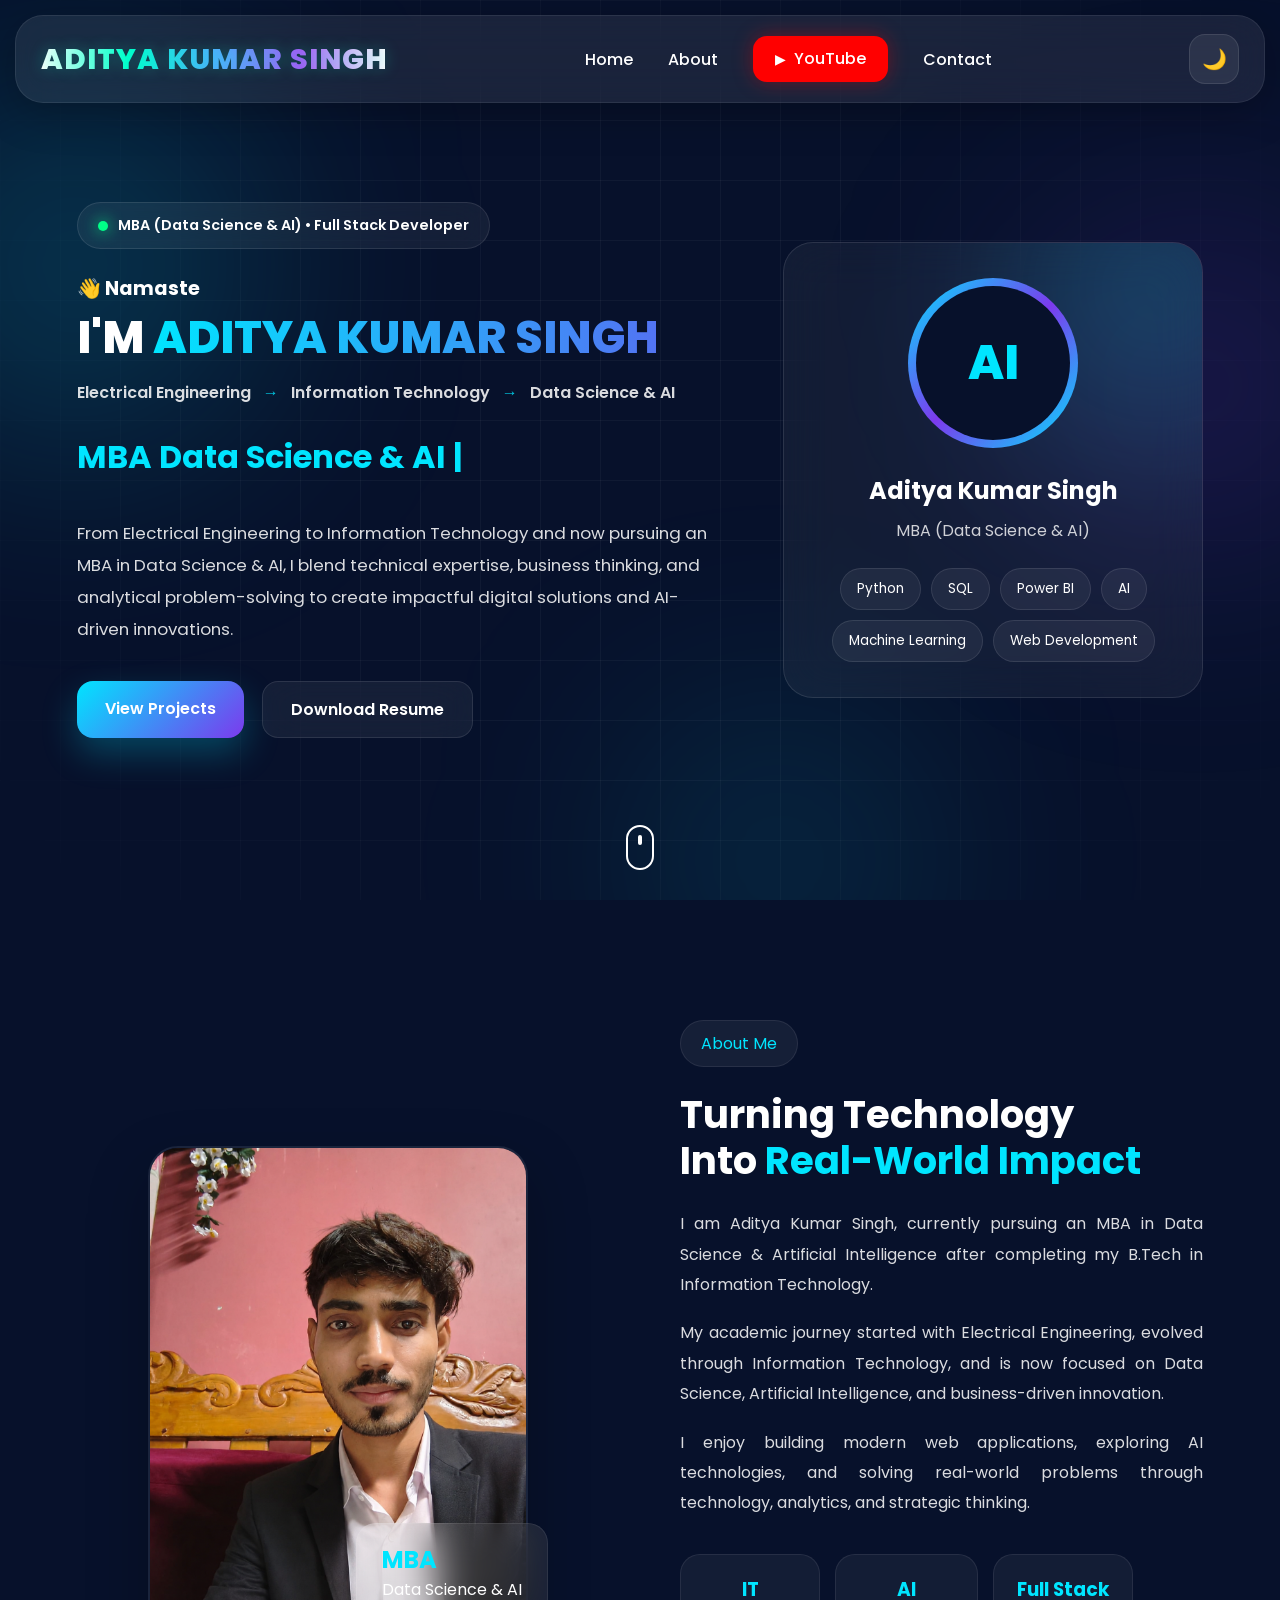
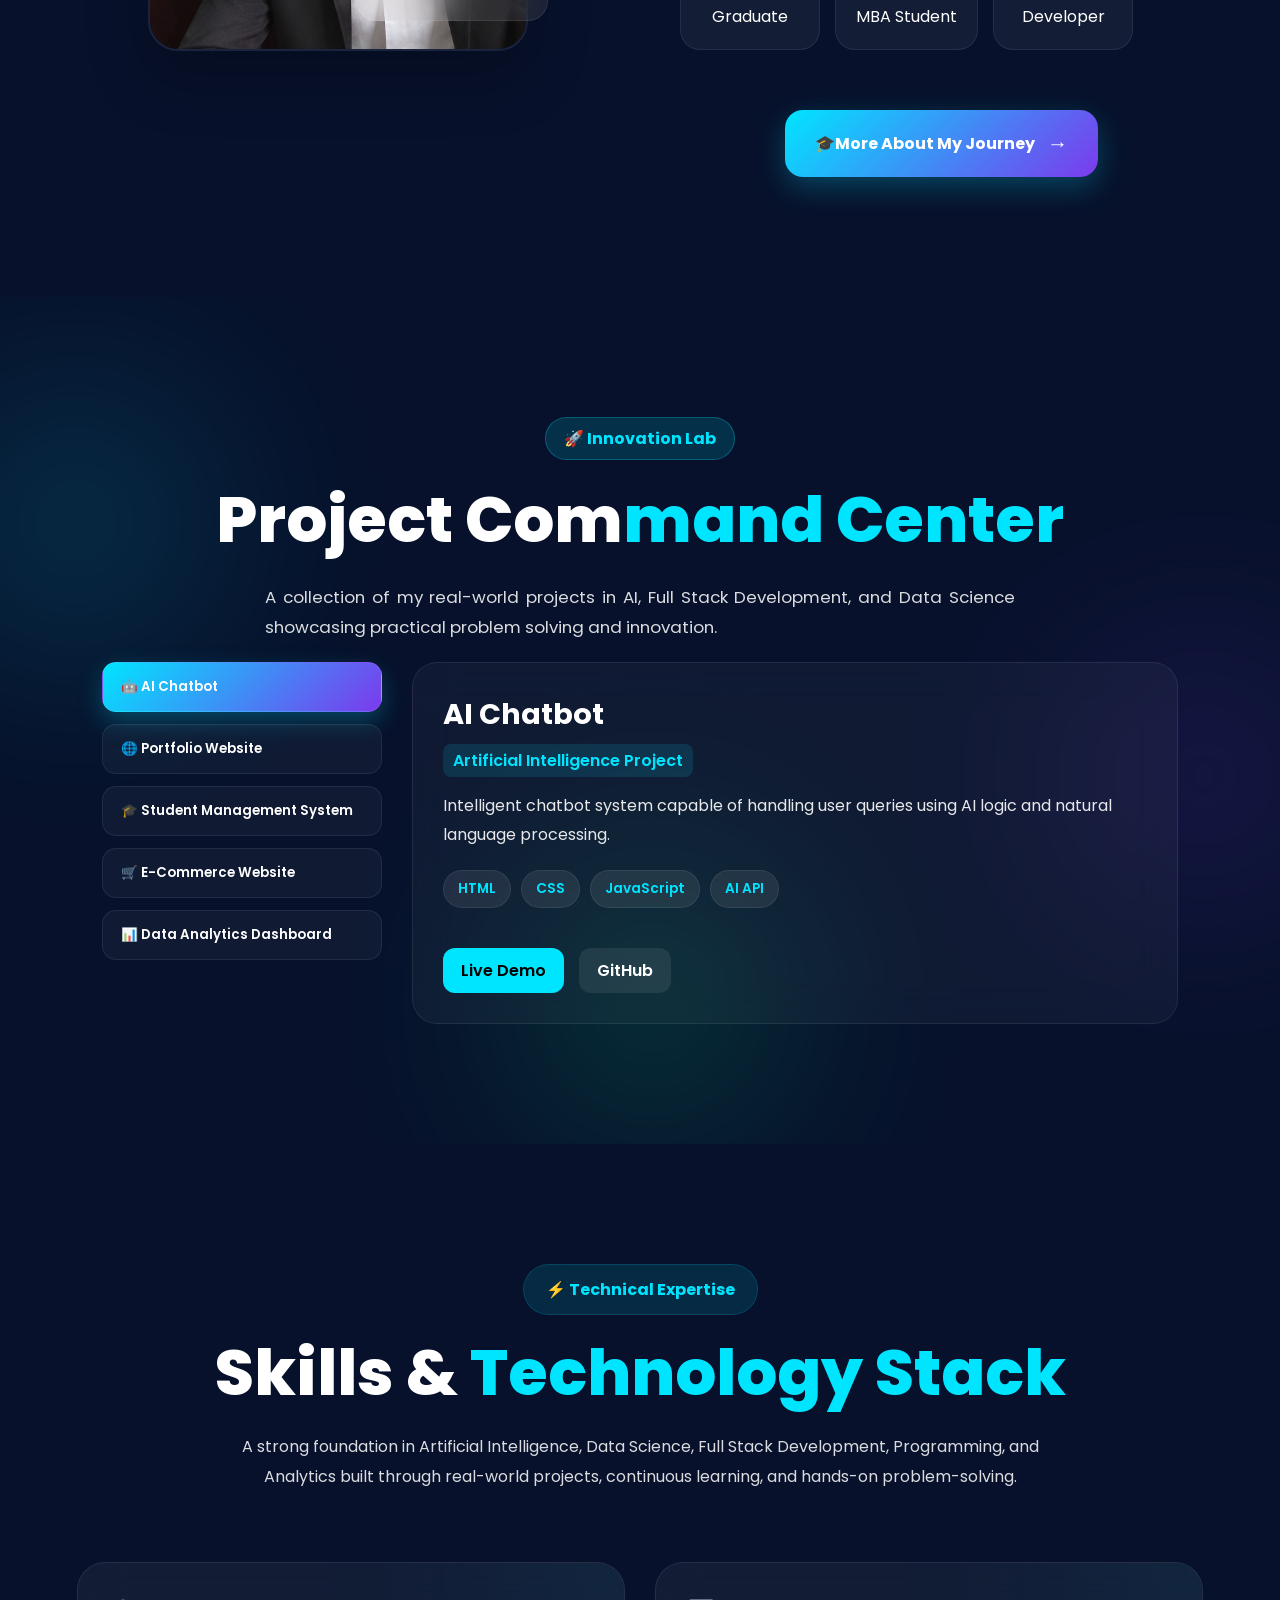
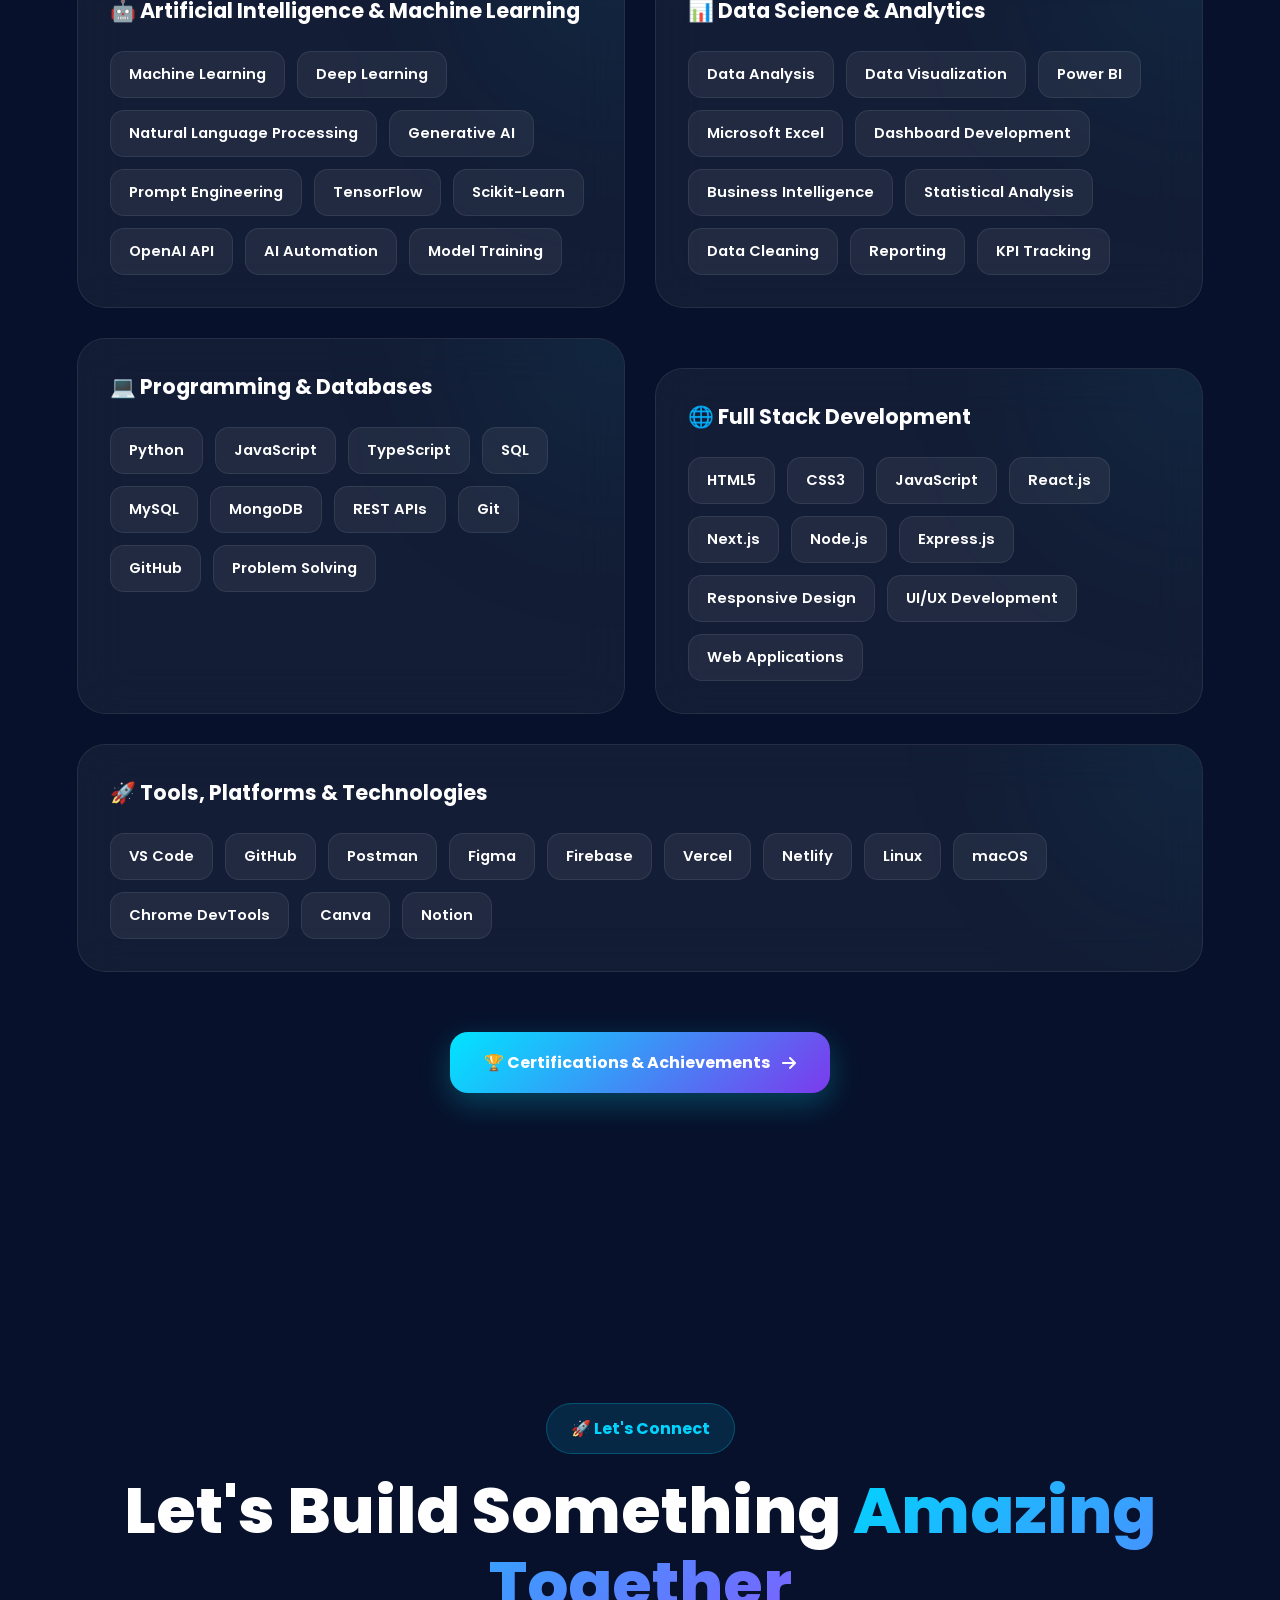
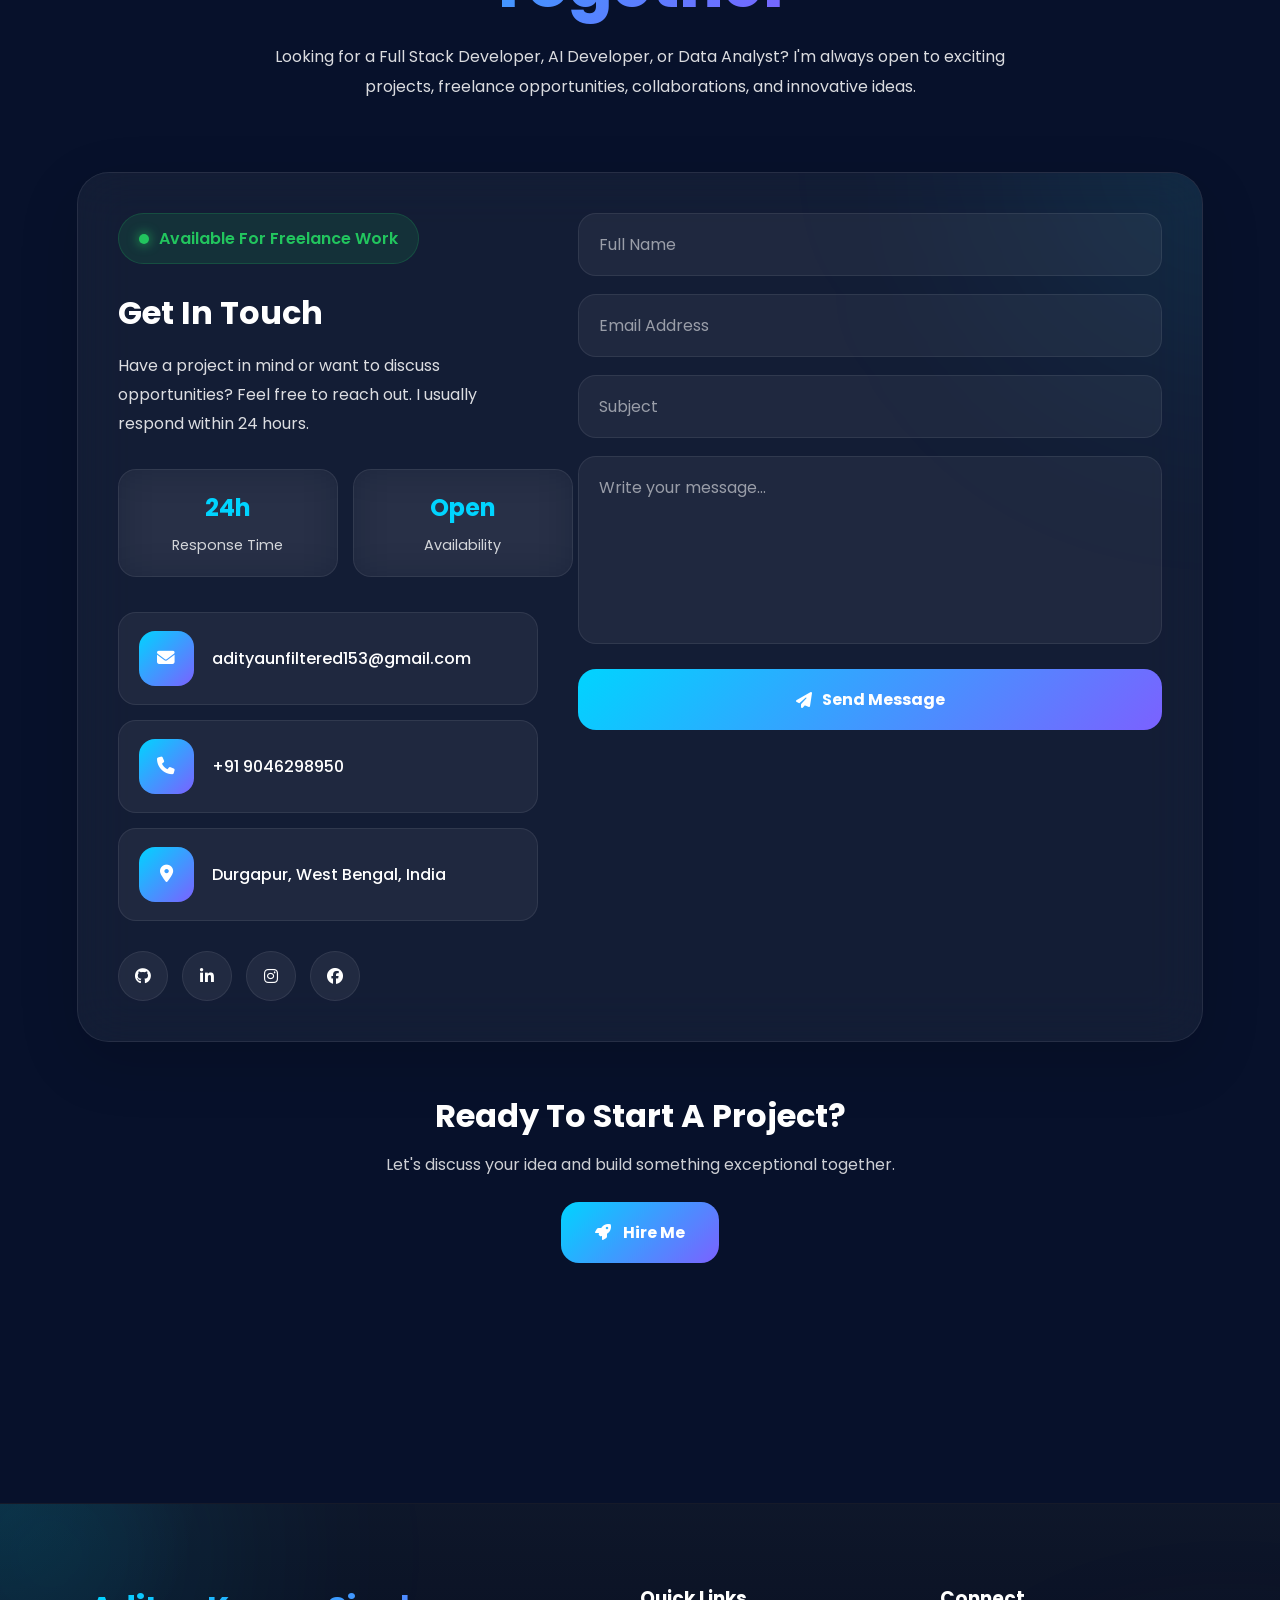
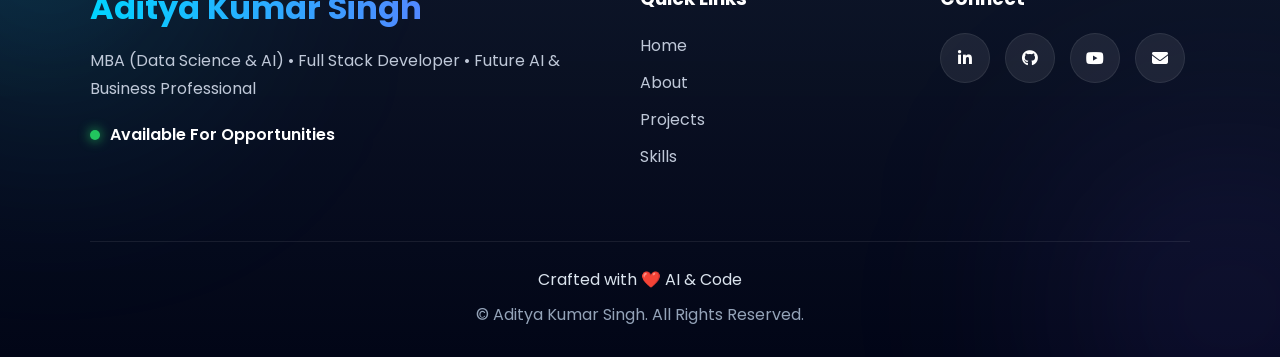
==== commit 4f0274c3: "Update index.html" ====
--- a/index.html
+++ b/index.html
@@ -385,7 +385,7 @@
                             School under CBSE Board.
                             <br><br>
                             Percentage :
-                            <strong>57%</strong>
+                            <strong>87%</strong>
                             <br><br>
                             Built a strong
                             foundation in science,
@@ -413,7 +413,7 @@
                             2019 - 2022
                             <br><br>
                             Percentage :
-                            <strong>75.4%</strong>
+                            <strong>85.4%</strong>
                             <br><br>
                             Developed strong
                             engineering concepts,
@@ -471,7 +471,7 @@
                             <br><br>
                             Awarded
                             <strong>
-                                30% Scholarship
+                                40% Scholarship
                             </strong>
                             <br><br>
                             Currently focusing on
@@ -1703,4 +1703,4 @@
 
 </body>
 
-</html>+</html>
